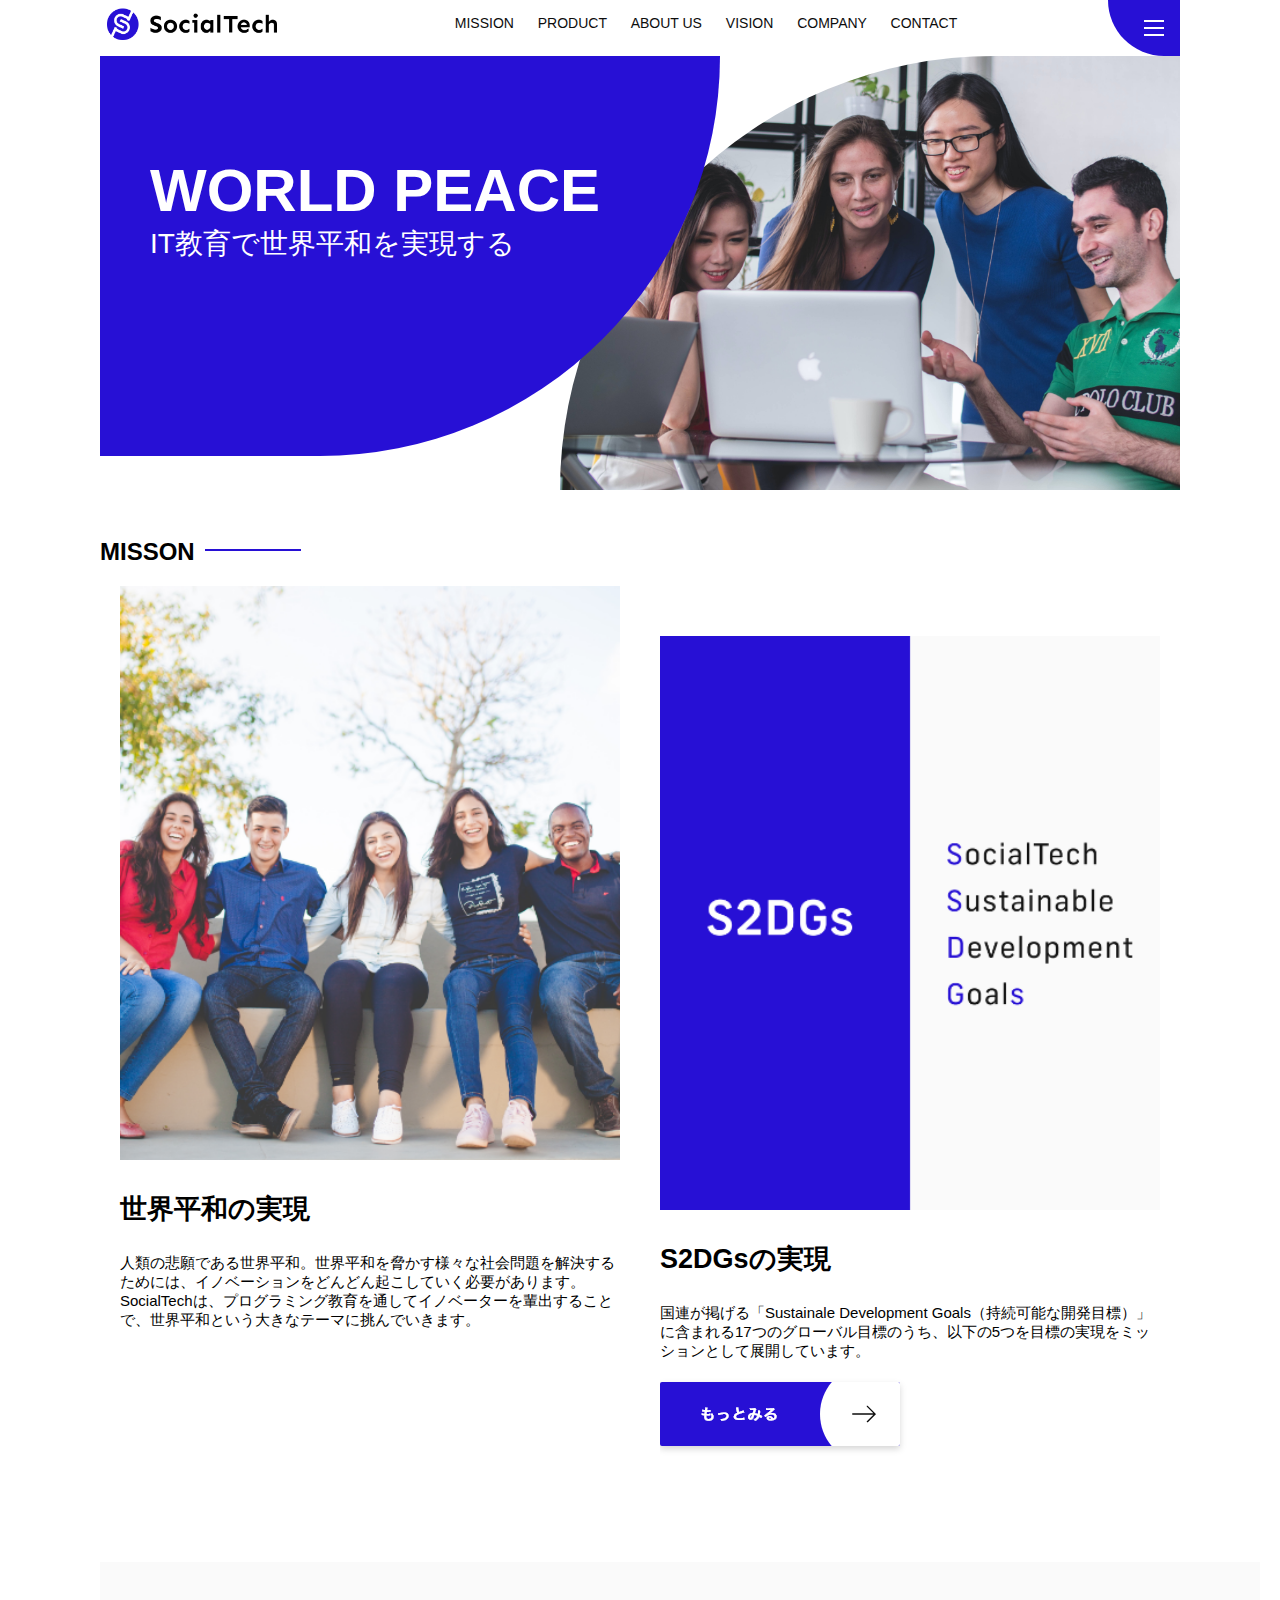
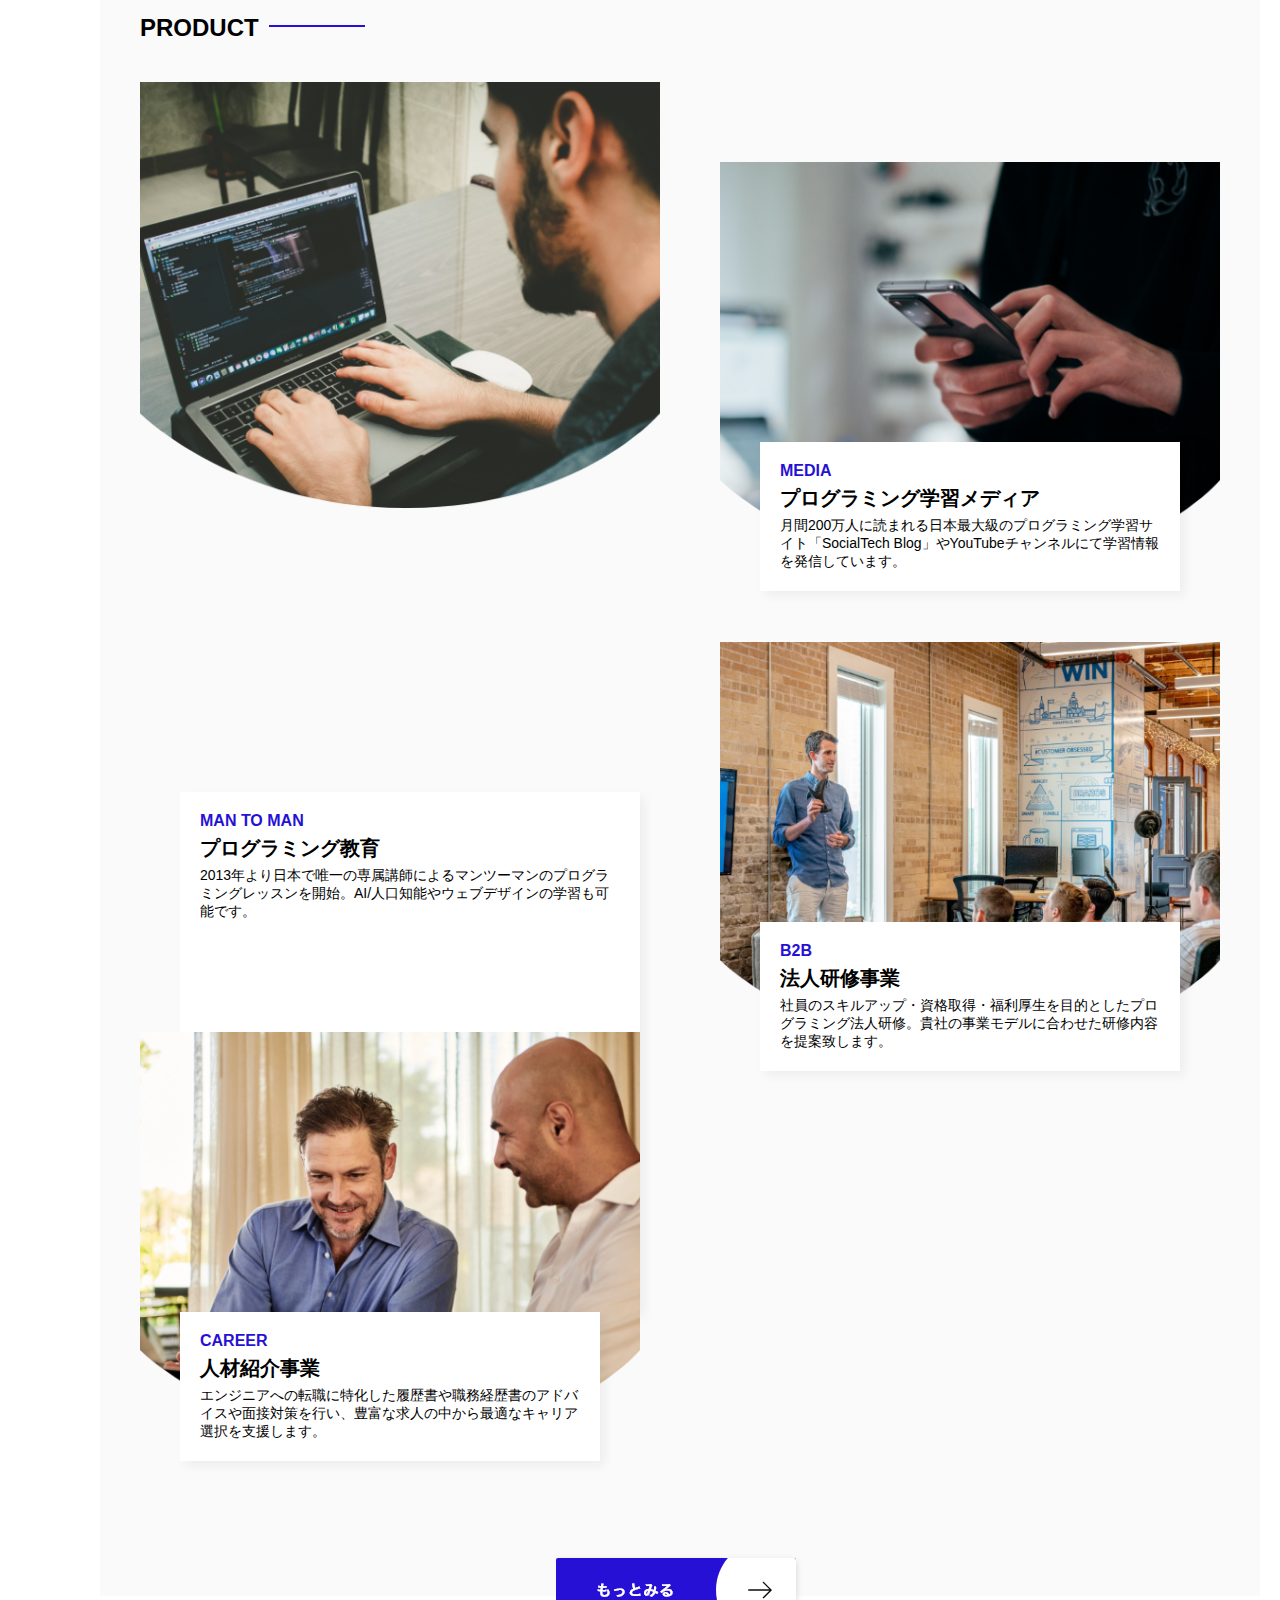
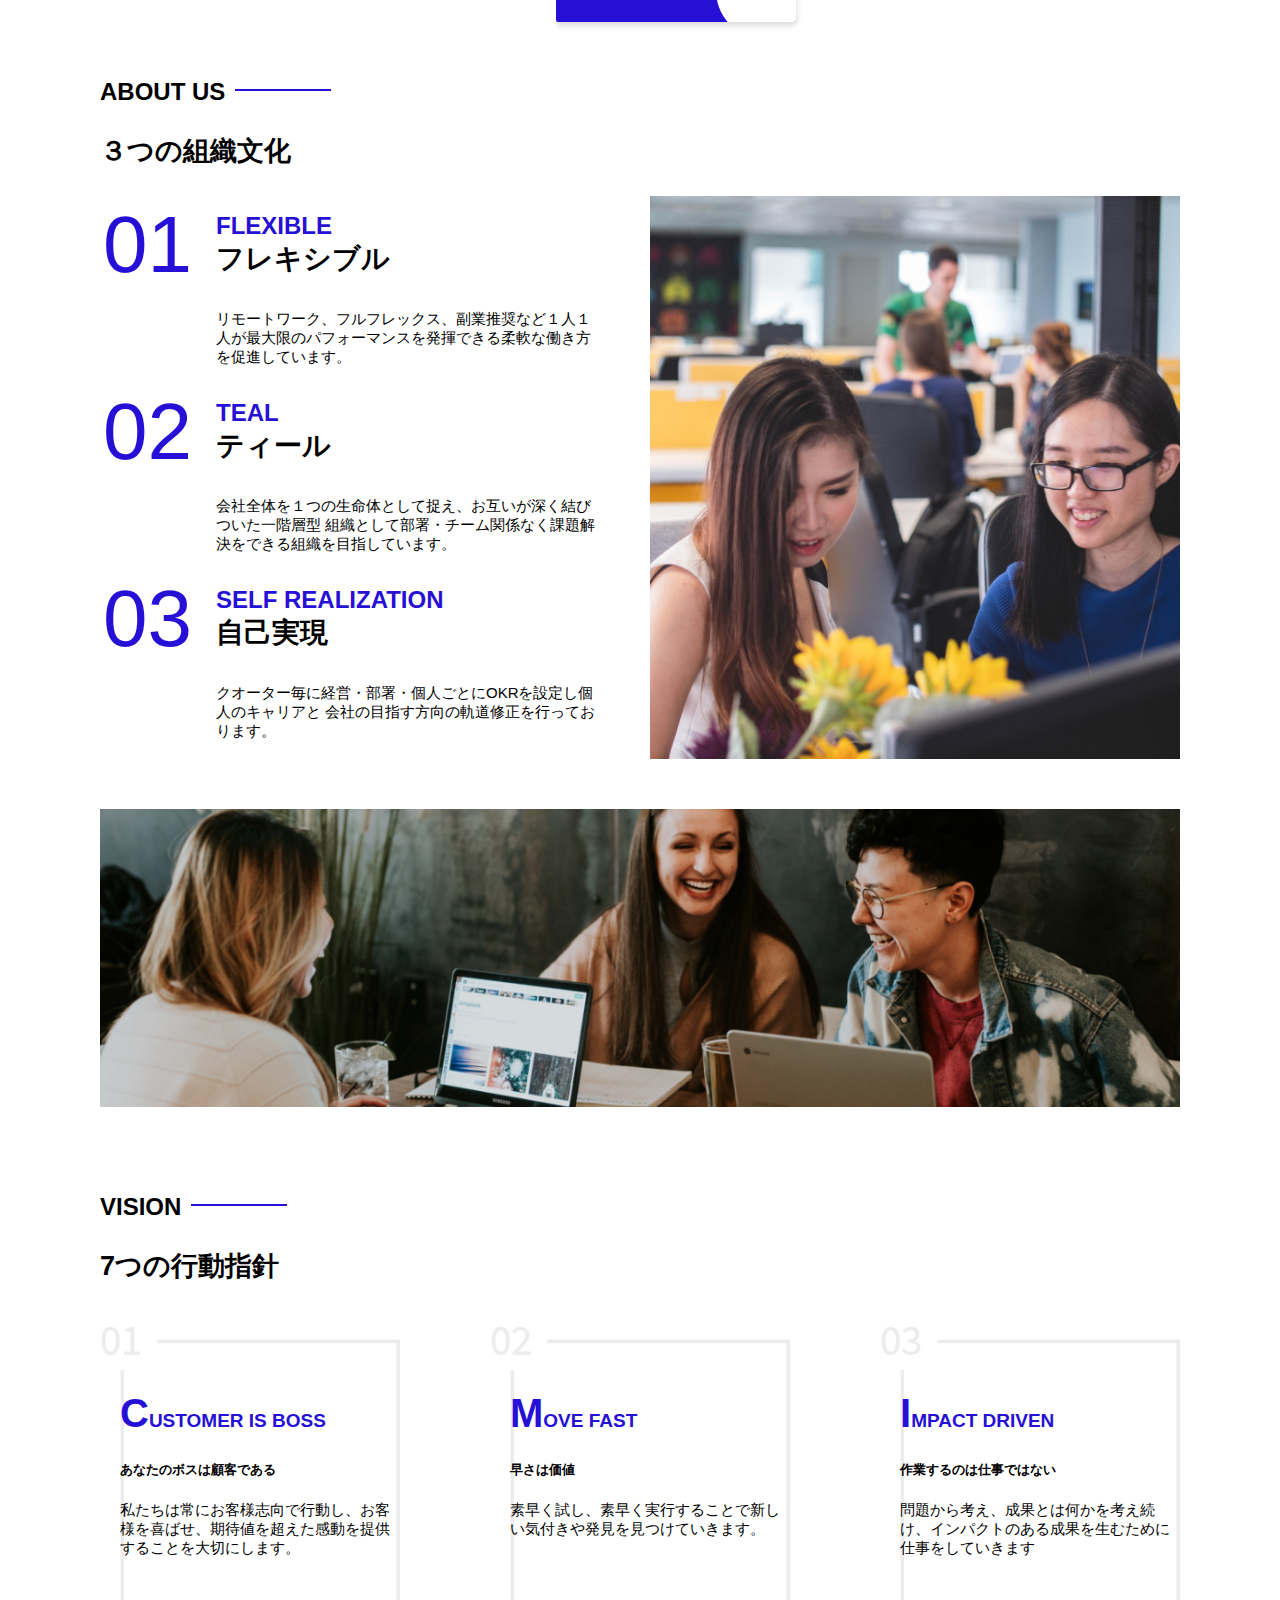
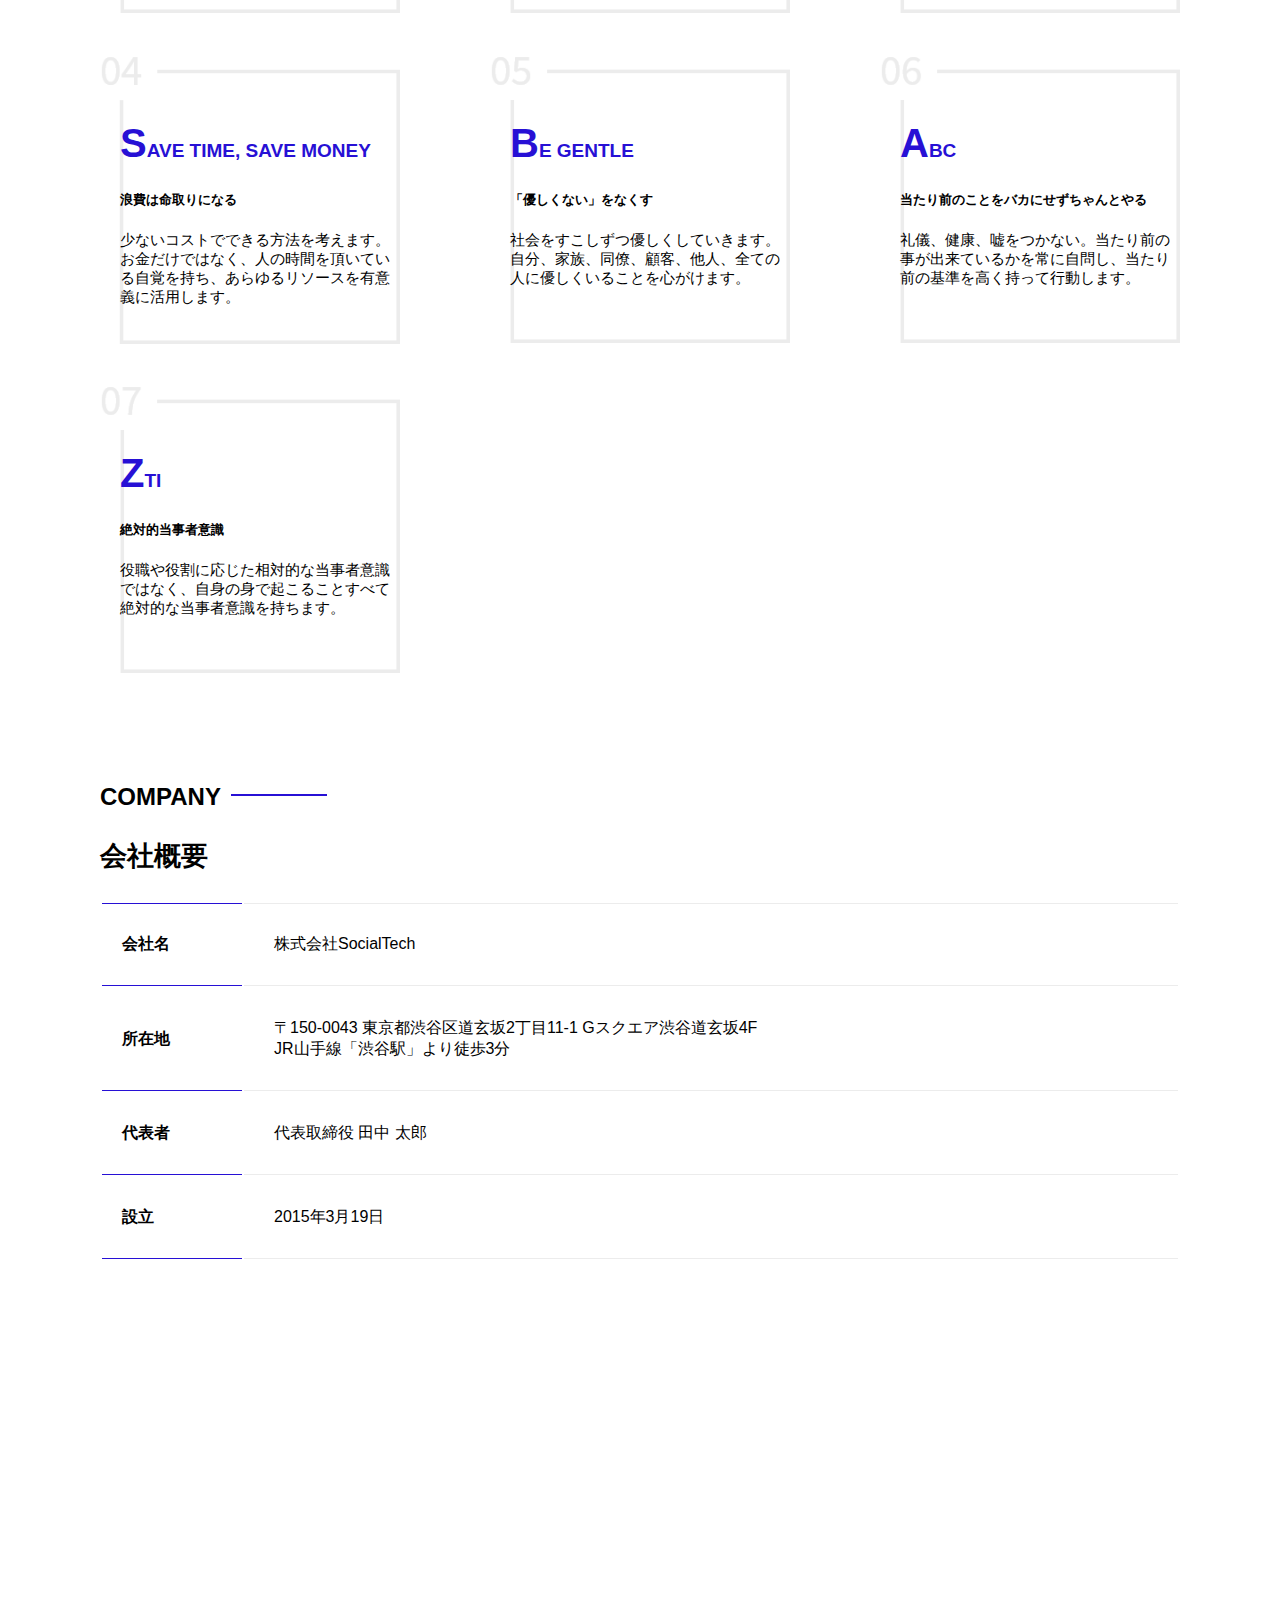
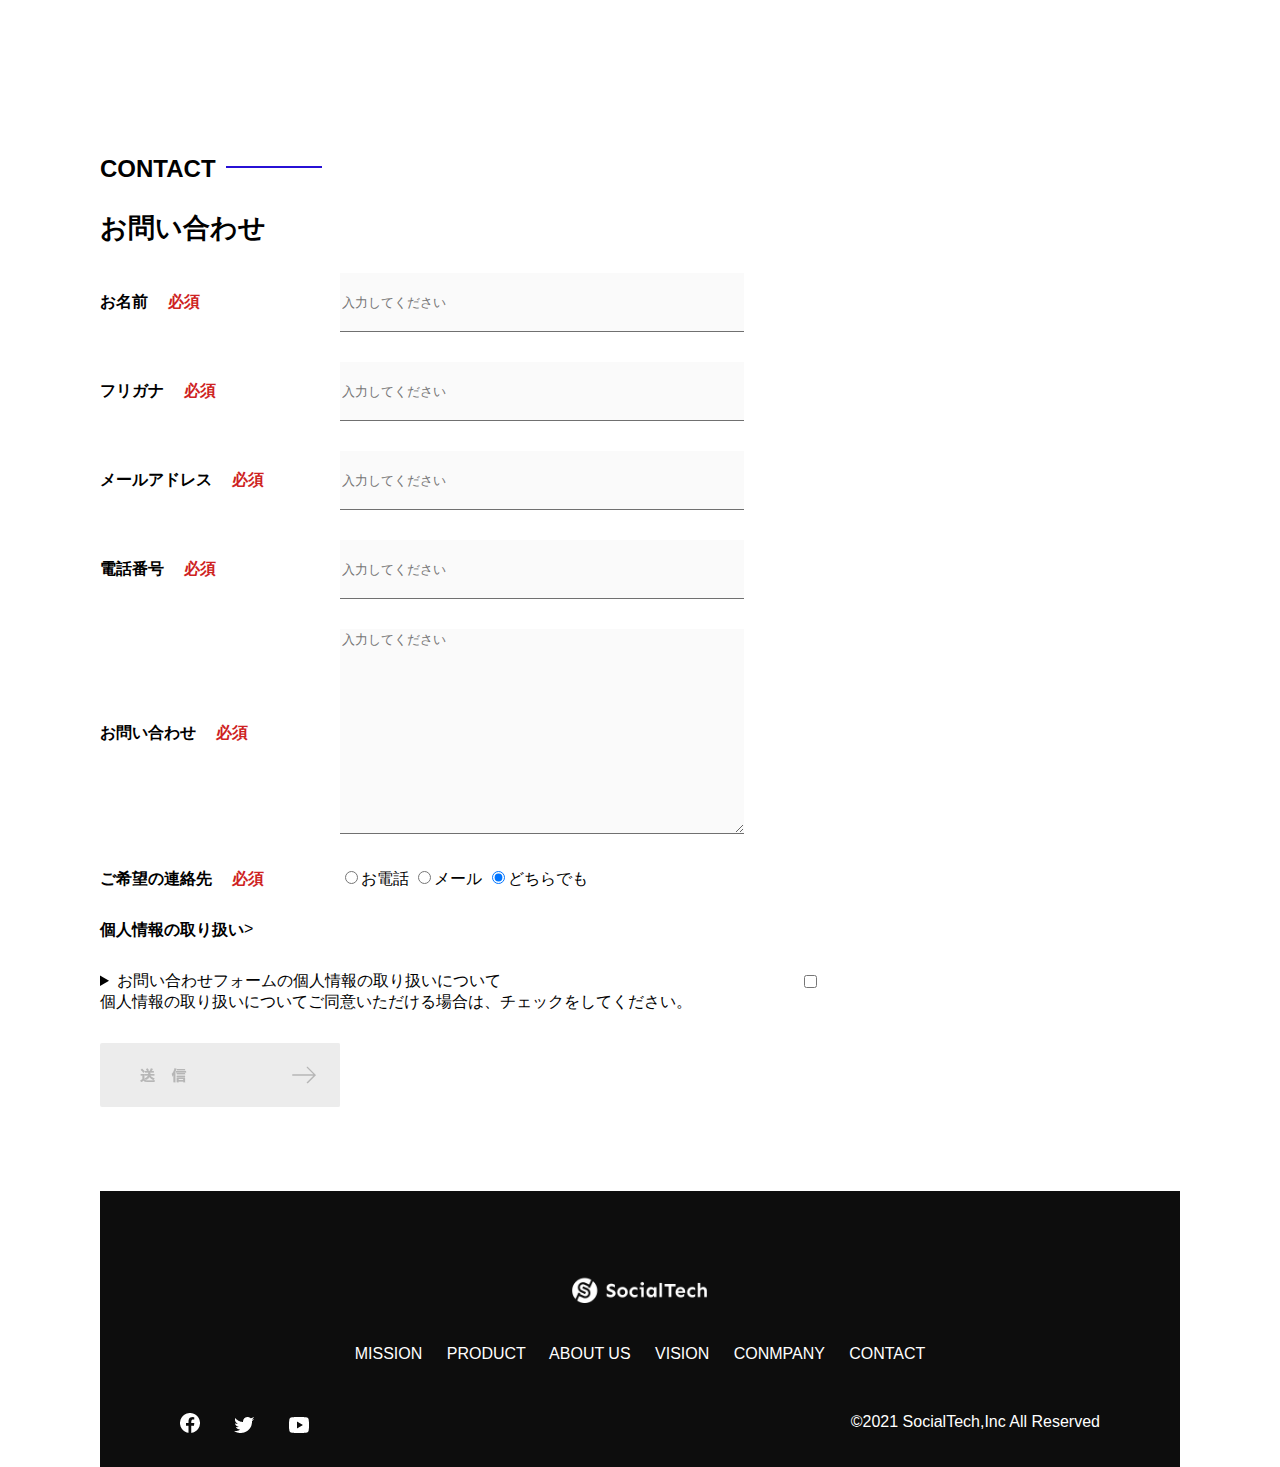
==== socialtech/index.html @ 23019102 "Add files via upload" ====
<!DOCTYPE html>
<html>
    <head>
        <title>SocilTech</title>
        <meta charset="utf-8">
        <meta name="description" content="SocialTechはEdTech業界のリーディングカンパニーを目指します。">
        <meta name="viewport" content="width=device-width,initial-scale=1.0">
         <link rel="stylesheet" href="style.css">
    </head>
    <body>
        <!--ヘッダー-->
        <header>
            <!--ロゴ-->
            <a href="index.html" id="logo"><img src="images/logo.png" alt="トップページに戻る"></a>
        
        <!--PC用ナビゲーション-->
        <nav id="nav-pc">
            <a href="mission.html">MISSION</a>
            <a href="product.html">PRODUCT</a>
            <a href="index.html"#aboutus>ABOUT US</a>
            <a href="index.html"#vision>VISION</a>
            <a href="index.html"#conmpany>COMPANY</a>
            <a href="index.html"#contact>CONTACT</a>
        </nav>
        <!--スマホ用メニューボタン-->
        <img id="menu-sp" src="images/button-menu.png" alt="ナビゲーションを開く" onclick="document.getElementById('nav-sp').style.display = 'block'">
        <!--スマホ用ナビゲーション-->
        <nav id="nav-sp">
            <img id="close" src="images/button-close.png" alt="ナビゲーションを閉じる" onclick="document.getElementById('nav-sp').style.display = 'none'">
            <a id="logo-sp" href="index.html" onclick="document.getElementById('nav-sp').style.display = 'none'"><img
                src="images/logo-sp.png" alt="トップページに戻る"></a>
            <a class="menu" href="mission.html" onclick="document.getElementById('nav-sp').style.display = 'none'">MISSION</a>
            <a class="menu" href="product.html" onclick="document.getElementById('nav-sp').style.display = 'none'">PRODUCT</a>
            <a class="menu" href="index.html#aboutus" onclick="document.getElementById('nav-sp').style.display = 'none'">ABOUT
              US</a>
            <a class="menu" href="index.html#vision"
              onclick="document.getElementById('nav-sp').style.display = 'none'">VISION</a>
            <a class="menu" href="index.html#company"
              onclick="document.getElementById('nav-sp').style.display = 'none'">COMPANY</a>
            <a class="menu" href="index.html#contact"
              onclick="document.getElementById('nav-sp').style.display = 'none'">CONTACT</a>
            <div id="sns">
              <a href="https://www.facebook.com/sejuku2013"><img src="images/button-facebook.png" alt="Facebookのリンク"></a>
              <a href="https://twitter.com/samuraijuku"><img src="images/button-twitter.png" alt="Twitterのリンク"></a>
              <a href="https://www.youtube.com/channel/UCCFOQO5aDK0xXam4cUQXT8g"><img src="images/button-youtube.png" alt="YouTubeのリンク"></a>
            </div>
          </nav>  
    
    </header>
         <main>
            <article>
                <!--メインビジュアル-->
                <section id="main-visual">
                    <div id="main-message">
                        <h1>WORLD PEACE</h1>
                        <p>IT教育で世界平和を実現する</p>
                    </div>
                    <img src="images/index/index-main.png" alt="PCの周りに集まる多国籍の仲間たち">
                </section>
                <!--ミッション-->
                <section id="mission">
                    <h2 class="index-h2">MISSON</h2>
                    <div id="mission-flex">
                        <div>
                            <img id="mission-photo" src="images/index/index-mission.png" alt="屋外のベンチで写真を撮影する多国籍の仲間たち">
                            <h3>世界平和の実現</h3>
                            <p>
                                人類の悲願である世界平和。世界平和を脅かす様々な社会問題を解決するためには、イノベーションをどんどん起こしていく必要があります。SocialTechは、プログラミング教育を通してイノベーターを輩出することで、世界平和という大きなテーマに挑んでいきます。
                            </p>
                        </div>
                    
                     <div>
                        <img id="s2dgs" src="images/index/s2dgs.png" alt="S2DGs">
                        <h3>S2DGsの実現</h3>
                        <p>国連が掲げる「Sustainale Development Goals（持続可能な開発目標）」に含まれる17つのグローバル目標のうち、以下の5つを目標の実現をミッションとして展開しています。</p>
                        <a href="mission.html">
                            <img src="images/button-more.png" alt="もっとみる">
                        </a>
                     </div>
                    </div>
                </section>

                <!--プロジェクト-->
                <section id="product">
                    <h2 class="index-h2">PRODUCT</h2>
                    <div>
                        <div id="product-left">
                            <img class="product-photo" src="images/index/index-mantoman.png" alt="PCコードを書く男性">
                            <div class="product-explain">
                                <span>MAN TO MAN</span>
                                <h3>プログラミング教育</h3>
                                <p>2013年より日本で唯一の専属講師によるマンツーマンのプログラミングレッスンを開始。AI/人口知能やウェブデザインの学習も可能です。</p>
                            </div>
                          <div>
                             <img class="product-photo" src="images/index/index-career.png" alt="笑顔で話し合い２人の男性">
                             <div class="product-explain">
                                <span>CAREER</span>
                                <h3>人材紹介事業</h3>
                                <p>エンジニアへの転職に特化した履歴書や職務経歴書のアドバイスや面接対策を行い、豊富な求人の中から最適なキャリア選択を支援します。</p>
                             </div>
                          </div>
                        </div>
                        <div id="product-right"> 
                         <div>
                              <img class="product-photo" src="images/index/index-media.png" alt="スマートフォンを操作する人">
                              <div class="product-explain">
                                <span>MEDIA</span>
                                <h3>プログラミング学習メディア</h3>
                                <p>月間200万人に読まれる日本最大級のプログラミング学習サイト「SocialTech Blog」やYouTubeチャンネルにて学習情報を発信しています。</p>
                              </div>
                         </div>
                         <div>
                            <img class="product-photo" src="images/index/index-b2b.png" alt="講演中の男性とそれを聴く人々">
                            <div class="product-explain">
                                <span>B2B</span>
                                <h3>法人研修事業</h3>
                                <p>社員のスキルアップ・資格取得・福利厚生を目的としたプログラミング法人研修。貴社の事業モデルに合わせた研修内容を提案致します。</p>
                            </div>                      
                         </div>
                        </div>
                    </div>
                    <div>
                        <a id="product-more" href="product.html">
                            <img src="images/button-more.png" alt="もっとみる">
                        </a>
                    </div>
                </section>
                <!--ABOUT US-->
                <section id="aboutus">
                    <h2 class="index-h2">ABOUT US</h2>
                    <h3>３つの組織文化</h3>
                    <div>
                        <table class="culture-table">
                            <tr>
                                <td>
                                    <span class="culture-num">01</span>
                                </td>
                                <td>
                                    <span class="culture-en">FLEXIBLE</span>
                                    <span class="culture-jp">フレキシブル</span>
                                </td>
                            </tr>
                            <tr>
                                <td>
                                    <!--空白-->
                                </td>
                                <td>
                                    <p class="culture-description">
                                        リモートワーク、フルフレックス、副業推奨など１人１人が最大限のパフォーマンスを発揮できる柔軟な働き方を促進しています。
                                    </p>
                                </td>
                            </tr>
                            <tr>
                                <td>
                                    <span class="culture-num">02</span>
                                </td>
                                <td>
                                    <span class="culture-en">TEAL</span>
                                    <span class="culture-jp">ティール</span>
                                </td>
                            </tr>
                            <tr>
                                <td>
                                    <!--空白-->
                                </td>
                                <td>
                                    <p class="culture-description">
                                        会社全体を１つの生命体として捉え、お互いが深く結びついた一階層型
                                        組織として部署・チーム関係なく課題解決をできる組織を目指しています。
                                    </p>
                                </td>
                            </tr>
                            <tr>
                                <td>
                                    <span class="culture-num">03</span>
                                </td>
                                <td>
                                    <span class="culture-en">SELF REALIZATION</span>
                                    <span class="culture-jp">自己実現</span>
                                </td>
                            </tr>
                            <tr>
                                <td>
                                    <!--空白-->
                                </td>
                                <td>
                                    <p class="culture-description">
                                       クオーター毎に経営・部署・個人ごとにOKRを設定し個人のキャリアと
                                       会社の目指す方向の軌道修正を行っております。
                                    </p>
                                </td>
                            </tr>
                        </table>
                         <img class="culture-img" src="images/index/index-aboutus1.png" alt="笑顔で話し合う2人の女性">
                    </div>
                        <img class="culture-img2" src="images/index/index-aboutus2.png" alt="笑顔で話し合う3人の男女">
                </section>
                <!--VISION-->
                <section id="vision">
                    <h2 class="index-h2">VISION</h2>
                    <h3>7つの行動指針</h3>
                    <div>
                        <div class="vision-box">
                            <img src="images/index/vision-01.png" alt="01">
                            <span>
                                <h4>CUSTOMER IS BOSS</h4>
                                <h5>あなたのボスは顧客である</h5>
                                <p>私たちは常にお客様志向で行動し、お客様を喜ばせ、期待値を超えた感動を提供することを大切にします。</p>
                            </span>
                        </div>
                        <div class="vision-box">
                            <img src="images/index/vision-02.png" alt="02">
                            <span>
                                <h4>MOVE FAST</h4>
                                <h5>早さは価値</h5>
                                <p>素早く試し、素早く実行することで新しい気付きや発見を見つけていきます。</p>
                            </span>
                        </div>
                        <div class="vision-box">
                            <img src="images/index/vision-03.png" alt="03">
                            <span>
                                <h4>IMPACT DRIVEN</h4>
                                <h5>作業するのは仕事ではない</h5>
                                <p>問題から考え、成果とは何かを考え続け、インパクトのある成果を生むために仕事をしていきます</p>
                            </span>
                        </div>
                        <div class="vision-box">
                            <img src="images/index/vision-04.png" alt="04">
                            <span>
                                <h4>SAVE TIME, SAVE MONEY</h4>
                                <h5>浪費は命取りになる</h5>
                                <p>少ないコストでできる方法を考えます。お金だけではなく、人の時間を頂いている自覚を持ち、あらゆるリソースを有意義に活用します。</p>
                            </span>
                        </div>
                        <div class="vision-box">
                            <img src="images/index/vision-05.png" alt="05">
                            <span>
                                <h4>BE GENTLE</h4>
                                <h5>「優しくない」をなくす</h5>
                                <p>社会をすこしずつ優しくしていきます。自分、家族、同僚、顧客、他人、全ての人に優しくいることを心がけます。</p>
                            </span>
                        </div>
                        <div class="vision-box">
                            <img src="images/index/vision-06.png" alt="06">
                            <span>
                                <h4>ABC</h4>
                                <h5>当たり前のことをバカにせずちゃんとやる</h5>
                                <p>礼儀、健康、嘘をつかない。当たり前の事が出来ているかを常に自問し、当たり前の基準を高く持って行動します。</p>
                            </span>
                        </div>
                        <div class="vision-box">
                            <img src="images/index/vision-07.png" alt="07">
                            <span>
                                <h4>ZTI</h4>
                                <h5>絶対的当事者意識</h5>
                                <p>役職や役割に応じた相対的な当事者意識ではなく、自身の身で起こることすべて絶対的な当事者意識を持ちます。</p>
                            </span>
                        </div>
                      </div>
                </section>
                <!--COMPANY-->
                <section id="company">
                    <h2 class="index-h2">COMPANY</h2>
                    <h3>会社概要</h3>
                    <table id="company-table">
                        <tr>
                            <th class="tableheader-first">会社名</th>
                            <td class="cell-first">株式会社SocialTech</td> 
                        </tr>
                        <tr>
                            <th class="tableheader">所在地</th>
                            <td class="cell">〒150-0043 東京都渋谷区道玄坂2丁目11-1 Gスクエア渋谷道玄坂4F<br>JR山手線「渋谷駅」より徒歩3分</td>
                        </tr>
                        <tr>
                            <th class="tableheader">代表者</th>
                            <td class="cell">代表取締役 田中 太郎</td>
                        </tr>
                        <tr>
                            <th class="tableheader">設立</th>
                            <td class="cell">2015年3月19日</td>
                        </tr>
                    </table>
                    <iframe
                        src="https://www.google.com/maps/embed?pb=!1m18!1m12!1m3!1d3241.772198208889!2d139.69346301135616!3d35.657983772480456!2m3!1f0!2f0!3f0!3m2!1i1024!2i768!4f13.1!3m3!1m2!1s0x60188caa00761ef7%3A0xca365495c8ced290!2z44CSMTUwLTAwNDMg5p2x5Lqs6YO95riL6LC35Yy66YGT546E5Z2C77yS5LiB55uu77yR77yRIEpNRuODk-ODq-a4i-iwtzAz!5e0!3m2!1sja!2sjp!4v1688225316808!5m2!1sja!2sjp" width="600" height="450" 
                        style="border:0;" allowfullscreen="" loading="lazy" referrerpolicy="no-referrer-when-downgrade">
                    </iframe>
                </section>
                <!--お問い合わせ-->
                <section id="contact">
                    <h2 class="index-h2">CONTACT</h2>
                    <h3>お問い合わせ</h3>
                    <form action="https://api.staticforms.xyz/submit" method="post">
                        <input type="text" name="honeypot" style="display:none">
                        <input type="hidden" name="accessKey" value="e71b4077-e6d2-40c6-89be-b9a7c1e718cf">
                        <input type="hidden" name="subject" value="Webサイトからお問い合わせがありました" />
                        <input type="hidden" name="replyTo" value="gmap00000@gmail.com">
                        <input type="hidden" name="redirectTo" value="">                         
                        <div>
                            <div class="contact-heading">
                                <label class="contact-label">お名前<span class=contact-span>必須</span></label>
                            </div>
                            <div class="contact-form">
                                <input type="text" name="name" placeholder="入力してください" class="contact-textbox">
                            </div>
                        </div>
                        <div>
                            <div class="contact-heading">
                                <label class="contact-label">フリガナ<span class=contact-span>必須</span></label>
                            </div>
                                <input type="text" name="hurigana" placeholder="入力してください" class="contact-textbox">
                            </div>
                        </div>
                        <div>
                            <div class="contact-heading">
                                <label class="contact-label">メールアドレス<span class=contact-span>必須</span></label>
                            </div>
                                <input type="text" name="email" placeholder="入力してください" class="contact-textbox">
                            </div>
                        </div>
                        <div>
                            <div class="contact-heading">
                                <label class="contact-label">電話番号<span class=contact-span>必須</span></label>
                            </div>
                                <input type="text" name="tel" placeholder="入力してください" class="contact-textbox">
                            </div>
                        </div>
                        <div>
                            <div class="contact-heading">
                                <label class="contact-label">お問い合わせ<span class=contact-span>必須</span></label>
                            </div>
                            <div>
                                <textarea class="contact-textarea" placeholder="入力してください" name="message"></textarea>
                            </div>
                        </div>
                        <div>
                            <div class="contact-heading">
                                <label class="contact-label">ご希望の連絡先<span class=contact-span>必須</span></label>
                            </div>
                            <div>
                                <input class="radiobutton" type="radio" value="tel" name="contact" checked><label>お電話</label>
                                <input class="radiobutton" type="radio" value="mail" name="contact" checked><label>メール</label>
                                <input class="radiobutton" type="radio" value="both" name="contact" checked><label>どちらでも</label>
                            </div>
                        </div>
                        <div class="contact-heading">
                            <label class="contact-label">個人情報の取り扱い</label>>
                        </div>
                        <div>
                            <details>
                                <summary>お問い合わせフォームの個人情報の取り扱いについて</summary>
                                <div>
                                    <span>１．組織の名称又は氏名</span><br>
                                    株式会社SocialTech<br><br>
                                    <span>２．個人情報保護管理者（若しくはその代理人）の氏名又は職名、所属及び連絡先
                                        鈴木 一郎 コーポレート部</span><br>
                                        メールアドレス：support@socialtech.net<br>
                                        TEL：03-xxxx-xxxx<br>
                                    <span>３．個人情報の利用目的</span>
                                    ・本サービス及び本サービスに関連する情報の提供又はそれらに関する連絡のため<br>
                                    ・ユーザーの本人確認のため<br>
                                    ・当社サービスのご案内のため<br>
                                    ・当社の商品等の広告または宣伝（電子メールによるものを含むものとします。）<br><br>
                                    <span>４．個人情報の取り扱い業務の委託</span>
                                    個人情報の取扱業務の全部または一部を外部に業務委託する場合があります。<br>
                                    その際、弊社は、個人情報を適切に保護できる管理体制を敷き実行していることを条件として<br>
                                    委託先を厳選したうえで、機密保持契約を委託先と締結し、お客様の個人情報を厳密に管理させます。<br><br>
                                    <span>５．個人情報の開示等の請求</span><br>
                                    お客様は、弊社に対してご自身の個人情報の開示等（利用目的の通知、開示、内容の訂正・追加・削除、利用停止または消去、第三者への提供の停止）に関して、当社問合せ窓口に申し出ることができます。<br>
                                    その際、弊社はお客様ご本人を確認させていただいたうえで、合理的な期間内に対応いたします。<br><br>
                                    なお、個人情報に関する弊社問合せ先は、次の通りです。<br><br>
                                    株式会社SocialTech 個人情報問合せ窓口<br>
                                    〒150-0043 東京都渋谷区道玄坂2丁目11-1 Gスクエア渋谷道玄坂4F<br>
                                    メールアドレス：support@socialtech.net  TEL：03-xxxx-xxxx<br><br>
                                    <span>６．個人情報を提供されることの任意性について</span><br><br>
                                    お客様がご自身の個人情報を弊社に提供されるか否かは、お客様のご判断によりますが、もしご提供されない場合には、適切なサービスが提供できない場合がありますので予めご了承ください。
                                </div>
                            </details>
                            <input type="checkbox" name="agree">
                            <span>個人情報の取り扱いについてご同意いただける場合は、チェックをしてください。</span>
                        </div>
                        <input type="image" src="images/button-submit.png" alt="送信する">
                    </form>
                </section>
            </article>
            <footer>
                <div id="footer-logo">
                    <img src="images/logo-sp.png" alt="SocialTech">
                </div>
                <div id="footer-link">
                    <a href="mission.html">MISSION</a>
                    <a href="product.html">PRODUCT</a>
                    <a href="index.html#aboutus">ABOUT US</a>
                    <a href="index.html#vision">VISION</a>
                    <a href="index.html#company">CONMPANY</a>
                    <a href="index.html#contact">CONTACT</a>
                </div>
                <div id="sns-footer">
                    <a href="https://www.facebook.com/sejuku2013"><img src="images/button-facebook.png" alt="facebookのリンク"></a>
                    <a href="https://twitter.com/samuraijuku"><img src="images/button-twitter.png" alt="Twitterのリンク"></a>
                    <a href="https://www.youtube.com/channel/UCCFOQO5aDK0xXam4cUQXT8g"><img src="images/button-youtube.png" alt="youtubeのリンク"></a>
                     <span id="copyright">&copy;2021 SocialTech,Inc All Reserved</span>
                </div>
            </footer>
         </main>
    </body>
</html>
---- socialtech/style.css ----
/*PC,スマホ共通スタイル*/
body{
    font-family: "Source Sans Pro","Hiragino Kaku Gothic ProN","Meiryo","Arial","sans-serif";
}

p{
    font-size: 15px;
}

/*----
PC用のスタイル
-----*/
@media screen and (min-width: 768px) {
    

/*横幅設定*/
body{
    max-width: 1080px;
    min-width: 960px;
    margin: 0 auto 0 auto;
}
header{
    display: flex;
    justify-content: space-between;
}

/*ナビゲーションのレイアウト*/
#nav-pc{
    text-align: right;
    font-size: 14px;
    padding-top: 15px;
}

/*ナビゲーションのリンクの装飾設定*/
#nav-pc > a{
  text-decoration: none;
  margin-left: 20px;  
}
#nav-pc > a:link{
    color: #0d0d0d;
}
#nav-pc > a:visited{
    color: #0d0d0d;
}
#nav-pc > a:hover{
    color: #0d0d0d;
    text-decoration: underline;
}
#nav-pc > a:active{
    color: #0d0d0d;
}

/*スマホ用ナビを非表示*/
#nav-sp,
#mune-sp{
    display: none;
}


/*メイン*/

#main-visual{
    position: relative;
    height: 400px;
}
#main-message{
    position: absolute;
    top: 0;
    left: 0;
    background-color: #2710d5;
    color: #ffffff;
    border-radius: 0 0 476px 0;
    max-width: 620px;
    height: 100%;
    width: 100%;
    z-index: 11;
}
#main-message > h1{
    font-size: 60px;
    font-weight: bold;
    margin: 100px 0 0 50px;
}
#main-message > p{
    font-size: 28px;
    margin: 0 0 0 50px;
}
#main-visual > img{
    max-width: 620px;
    border-radius: 476px 0 0 0;
    position: absolute;
    top: 0;
    right: 0;
    z-index: 10;
}

/*見出し*/
h2{
    margin: 40px 0 0 0;
}

h2::after{
    content: url("images/line.png");
    margin-left: 10px;
}

h3{
    font-size: 27px;
}

/*ミッション*/
#mission{
    margin: 80px auto 80px auto;
    width: 100%;
}

#mission-flex {
    width: 100%;
    display: flex;
}

#mission-flex > div {
    width: 50%;
    margin: 20px;
}

#mission-photo {
    width: 100%;
}

#s2dgs {
    margin-top: 50px;
    width: 100%;
}

/*プロダクト*/
#product{
    background-color: #fafafa;
    width: 100%;
    margin: 80px 0 80px 0;
    padding: 10px 40px 0 40px;
}
/*外枠*/
#product > div{
    margin-top: 40px;
    display: flex;
}
/*左のカラム*/
#product-left{
    width: 50%;
    margin-right:  20px;
}
/*右のカラム*/
#product-right{
    width: 50%;
    margin-left: 20px;
    margin-top: 80px;
}

#product-left > div{
    position: relative;
    height: 480px;
    margin-right: 20px;
}

#product-right > div{
    position: relative;
    height: 480px;
    margin-left: 20px;
}
.product-photo{
    width: 100%;
}
.product-explain{
    background-color: #ffffff;
    position: absolute;
    left:0;
    top:280px;
    margin:0 40px 0 40px;
    padding: 20px;
    box-shadow: 5px 5px 10px rgba(0,0,0,0.05);
}
.product-explain > span{
    color: #2710d5;
    font-weight: bold;
    font-size: 16px;
    margin: 0;
}
.product-explain > h3{
    font-size: 20px;
    margin: 5px 0 5px 0;
}
.product-explain > p{
    font-size: 14px;
    margin: 0;
}
#product-more{
    margin: 0 auto -42px auto;
}

/*aboutus*/
#aboutus{
    margin: 80px auto 80px auto;
}
#aboutus > div{
    display: flex;
}

/*1枚目の画像*/
.culture-img{
    width: 100%;
    align-self: flex-start;
}
/*2枚目の画像*/
.culture-img2{
    margin-top: 50px;
    width: 100%;
}
/*表全体*/
.culture-table{
    max-width: 500px;
    margin-right: 50px;
}
/*番号*/
.culture-num{
    font-size: 80px;
    color: #2710d5;
    margin:0 20px 0 0;
}
/*英語の見出し*/
.culture-en{
    color: #2710d5;
    font-weight: bold;
    font-size: 24px;
    display: block;
}
/*日本語の見出し*/
.culture-jp{
    font-size: 28px;
    font-weight: bold;
}
/*説明文*/
.dulture-description{
    margin: 0;

/*vision 全体装飾*/
}
#vision{
    margin: 80px auto 80px auto;
}
#vision > div{
    width: 100%;
    display: flex;
    justify-content: space-between;
    flex-wrap: wrap;
}
.vision-box{
    width: 300px;
    height: 300px;
    margin-bottom: 30px;
    position: relative;
}

/*行動指針の装飾*/
.vision-box > img{
    width: 100%;
    height: auto;
    position: absolute;
    top: 0;
    left: 0;
    z-index: 30;
}
.vision-box > span{
    position: absolute;
    top: 0;
    left: 0;
    z-index: 31;
    margin-left: 20px;
}
.vision-box > span > h4{
    color: #2710d5;
    font-size: 19px;
    margin-top: 80px;
}
.vision-box > span > h4::first-letter{
    font-size: 40px;
}
.vision-box > span > p{
    margin-top: 10px;
}
/*company*/
#company{
    margin: 80px auto 80px auto;
}
#company-table{
    width: 100%;
}
.tableheader{
    text-align: left;
    padding: 20px;
    border-bottom-color: #2710d5;
    border-bottom-width: 1px;
    border-bottom-style: solid;
    width: 100px;
}
.tableheader-first{
    text-align: left;
    padding: 20px;
    border-top-color: #2710d5;
    border-top-width: 1px;
    border-top-style: solid;
    border-bottom-color: #2710d5;
    border-bottom-width: 1px;
    border-bottom-style: solid;
    width: 100px;
}
.cell{
    padding: 30px;
    border-bottom-color: #ececec;
    border-bottom-width: 1px;
    border-bottom-style: solid;
}
.cell-first{
    padding: 30px;
    border-bottom-color: #ececec;
    border-bottom-width: 1px;
    border-bottom-style: solid;
    border-top-color: #ececec;
    border-top-width: 1px;
    border-top-style: solid;
}

/*地図装飾*/
#company > iframe{
    width: 100%;
    height: 368px;
    margin-top: 40px;
}

/*contact装飾*/
#contact{
    margin: 80px auto 80px auto;
}

#contact > form > div{
    display: flex;
    flex-direction: row;
    flex-wrap: wrap;
    padding-bottom: 30px;
}

.contact-heading{
    width: 240px;
    align-self: center;
}
.contact-label{
    font-weight: bold;
}
.contact-span{
    color: #ce2222;
    margin:0 0 0 20px;
    font-weight: bold;
}

.contact-textbox{
    border-top: 0;
    border-left: 0;
    border-right: 0;
    border-bottom-color: #707070;
    border-bottom-width: 1px;
    border-bottom-style: solid;
    background-color: #fafafa;
    width: 400px;
    height: 56px;
}
.contact-textarea{
    border-top: 0;
    border-left: 0;
    border-right: 0;
    border-bottom-color: #707070;
    border-bottom-width: 1px;
    border-bottom-style: solid;
    background-color: #fafafa;
    width: 400px;
    height: 200px;
}
details{
    width: 700px;
}
details > div{
    background-color: #fafafa;
    padding: 20px;
}
details > div > span{
    font-weight: bold;
}
/*フッター装飾*/
footer{
    background-color: #0d0d0d;
    text-align:center;
    padding: 80px 80px 30px 80px;
}
#footer-logo{
    margin-bottom: 30px;
}
/*ハイパーリンク装飾*/
#footer-link{
    margin-bottom: 50px;
}
#footer-link > a {
    text-decoration:none;
    margin: 10px;
}
#footer-link > a:link{
    color: #ffffff;
}
#footer-link > a:visited{
    color: #ffffff;
}
#footer-link > a:hover{
    color: #ffffff;
    text-decoration: underline;
}
#footer-link > a:active{
    color: #fafafa;
}

/*SNSボタン装飾*/
#sns-footer{
    text-align: left;
    width: 100%;
}
#sns-footer > a{
    margin-right: 30px;
}
#copyright{
    color: #ffffff;
    float: right;
}
}
/*
スマートフォン用のスタイル
*/
@media screen and (max-width: 767px) {
    body{
        min-width: 375px;
        margin: 0;
    }
    /*PC用ナビゲーション非表示*/
    #nav-pc{
        display: none;
    }
    /*ハンバーガーメニュー*/
    #menu-sp{
        float: right;
        padding: 0;
    }

    /*スマホ用ナビゲーションの表示切替*/
    /*初期状態、レイアウトと非表示設定*/
    #nav-sp{
        background-color: #2710d5;
        position: absolute;
        left: 0;
        top: 0;
        height: 100%;
        width: 100%;
        display: none;
        z-index: 100;
    }
    /*×ボタン*/
    #close{
        position: absolute;
        top: 20px;
        right: 20px;
    }
    /*ナビゲーションメニュー用ロゴ*/
    #logo-sp{
        margin: 80px 0 30px 20px;
    /*ナビゲーションのリンクの装飾設定*/
    }
    #nav-sp > a{
        display: block;
    }
    #nav-sp > a:link{
        color: #ffffff;
    }
    #nav-sp > a:visited{
        color: #ffffff;
    }
    #nav-sp > a:hover{
        color: #ffffff;
        text-decoration: underline;
    }
    #nav-sp > a:active{
        color: #ffffff;
    }
    #nav-sp > .menu{
        text-decoration: none;
        display: block;
        margin: 0 20px 0 20px;
        height: 44px;
        font-size: 16px;
        background-image: url("images/arrow.png");
        background-repeat: no-repeat;
        background-position: right top;
    }
    #sns{
        position: absolute;
        bottom: 20px;
        left:20px
    }
    #sns > a{
        margin: 30px;
    }

    #main-visual{
        position: relative;
        height: 470px;
        width: 100%;
    }
    #main-visual > div{
        position: absolute;
        top: 0;
        left: 0;
        background-color: #2710d5;
        color: white;
        border-radius: 0 0 476px 0;
        text-align: center;
        height: 280px;
        width: 100%;
        z-index: 11;
        }
    h1{
        font-size: 28px;
        margin-top: 90px;
    }
    p{
        margin: 0;
    }
    #main-visual > img{
        width: 100%;
        border-radius: 476px 0 0 0 ;
        z-index: 10;
        position: absolute;
        bottom: 0;
        right: 0;
    }
    h2::after{
        content: url("images/line.png");
        margin-left: 10px;
    }
    h3{
        font-size: 24px;
        margin: 10px 0 0 0;
    }
    /*ミッション*/
    #mission{
        margin: 20px;
    }
    #mission-photo{
        width: 100%;
    }
    #s2dgs{
        width: 100%;
    }
 /* プロダクト */
 #product {
    background-color: #fafafa;
    margin: 80px auto 0px auto;
    max-width: 980px;
    padding-top: 10px;
  }

  #product h2 {
    margin-left: 20px;
  }
  /* 外枠 */
  /* 左右のカラム　スマホでは縦並び */
  #product-left,
  #product-right {
    margin-right: 20px;
    margin-left: 20px;
  }

   /* 画像＋説明の枠 */
   #product-left > div,
   #product-right > div {
     position: relative;
     height: 540px;
   }
 
   /* 説明文の枠 */
   .product-explain {
     background-color: #ffffff;
     position: absolute;
     left: 0;
     bottom: 50px;
     padding: 20px;
     box-shadow: 5px 5px 10px rgba(0, 0, 0, 0.05);
   }
 
   .product-explain > span {
     color: #2710d5;
     font-weight: bold;
     font-size: 16px;
     margin: 0px;
   }
 
   .product-explain > h3 {
     margin: 10px 0 10px 0;
   }
}
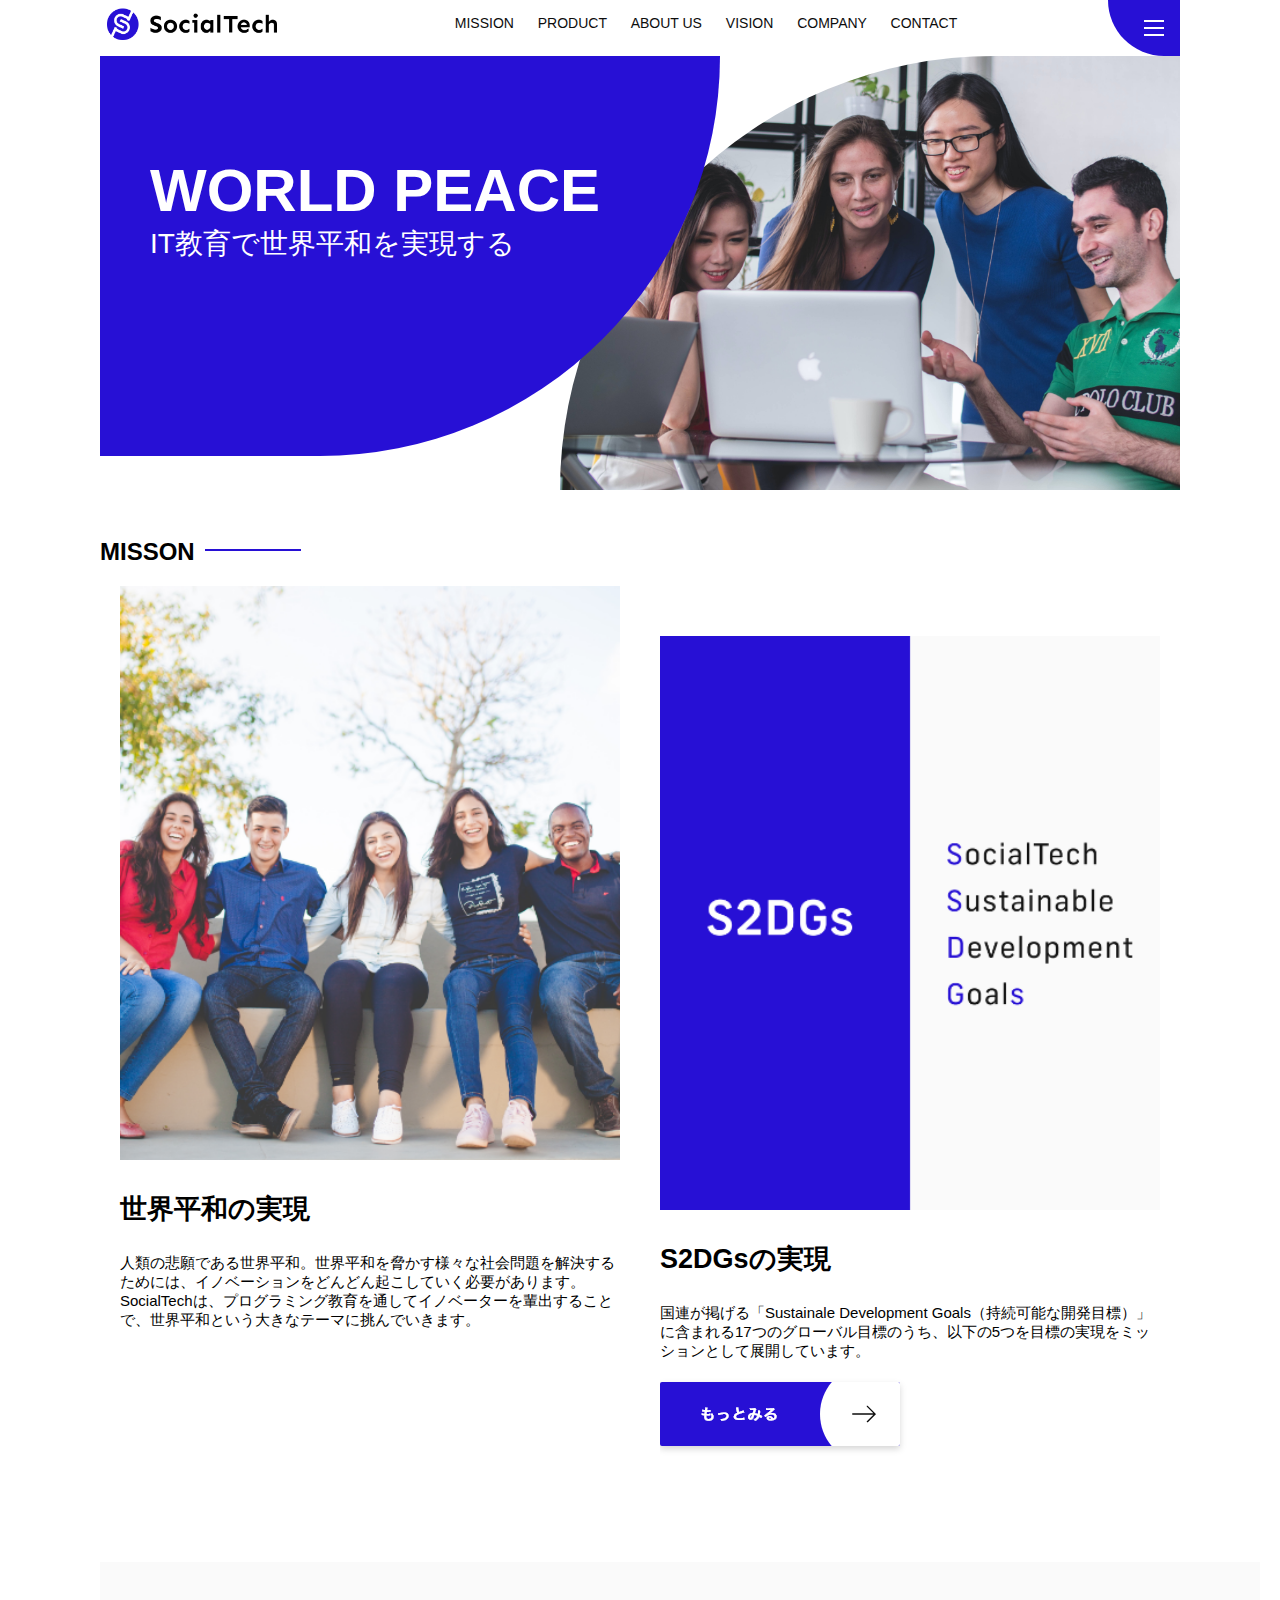
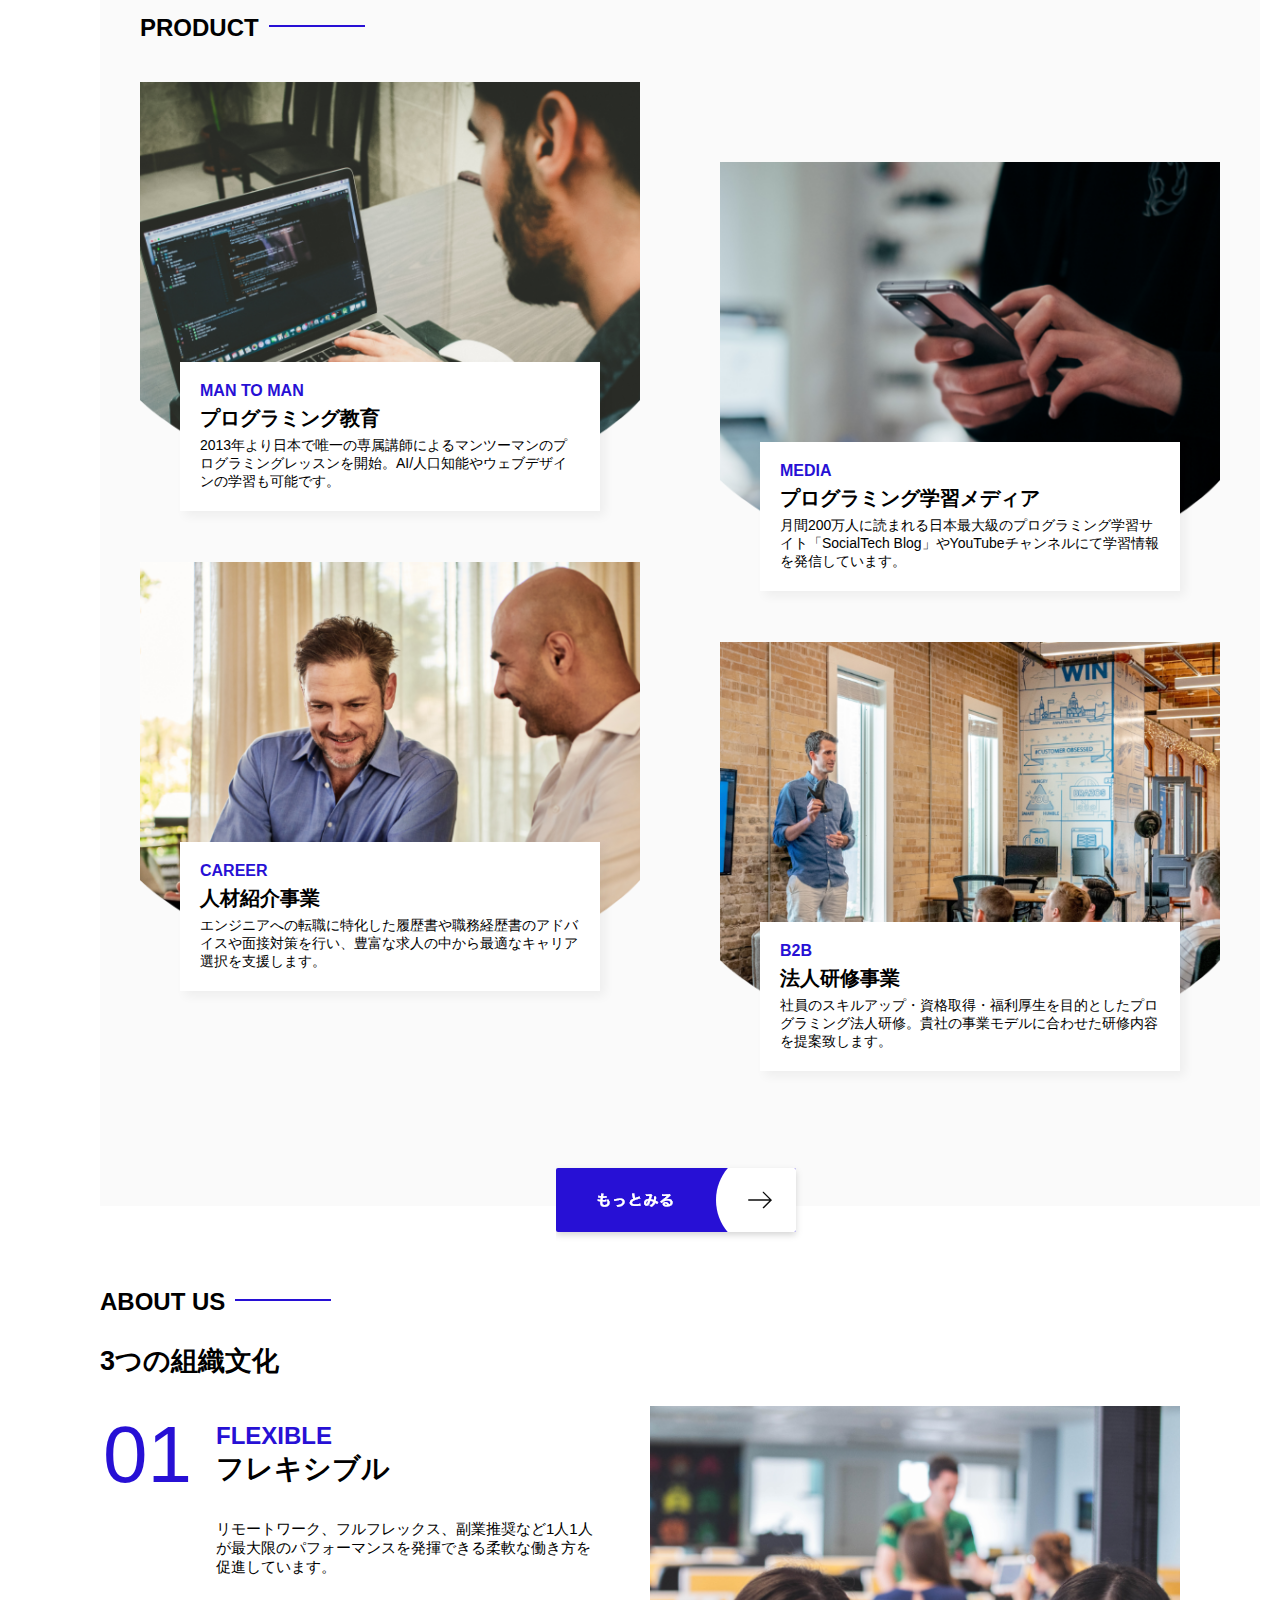
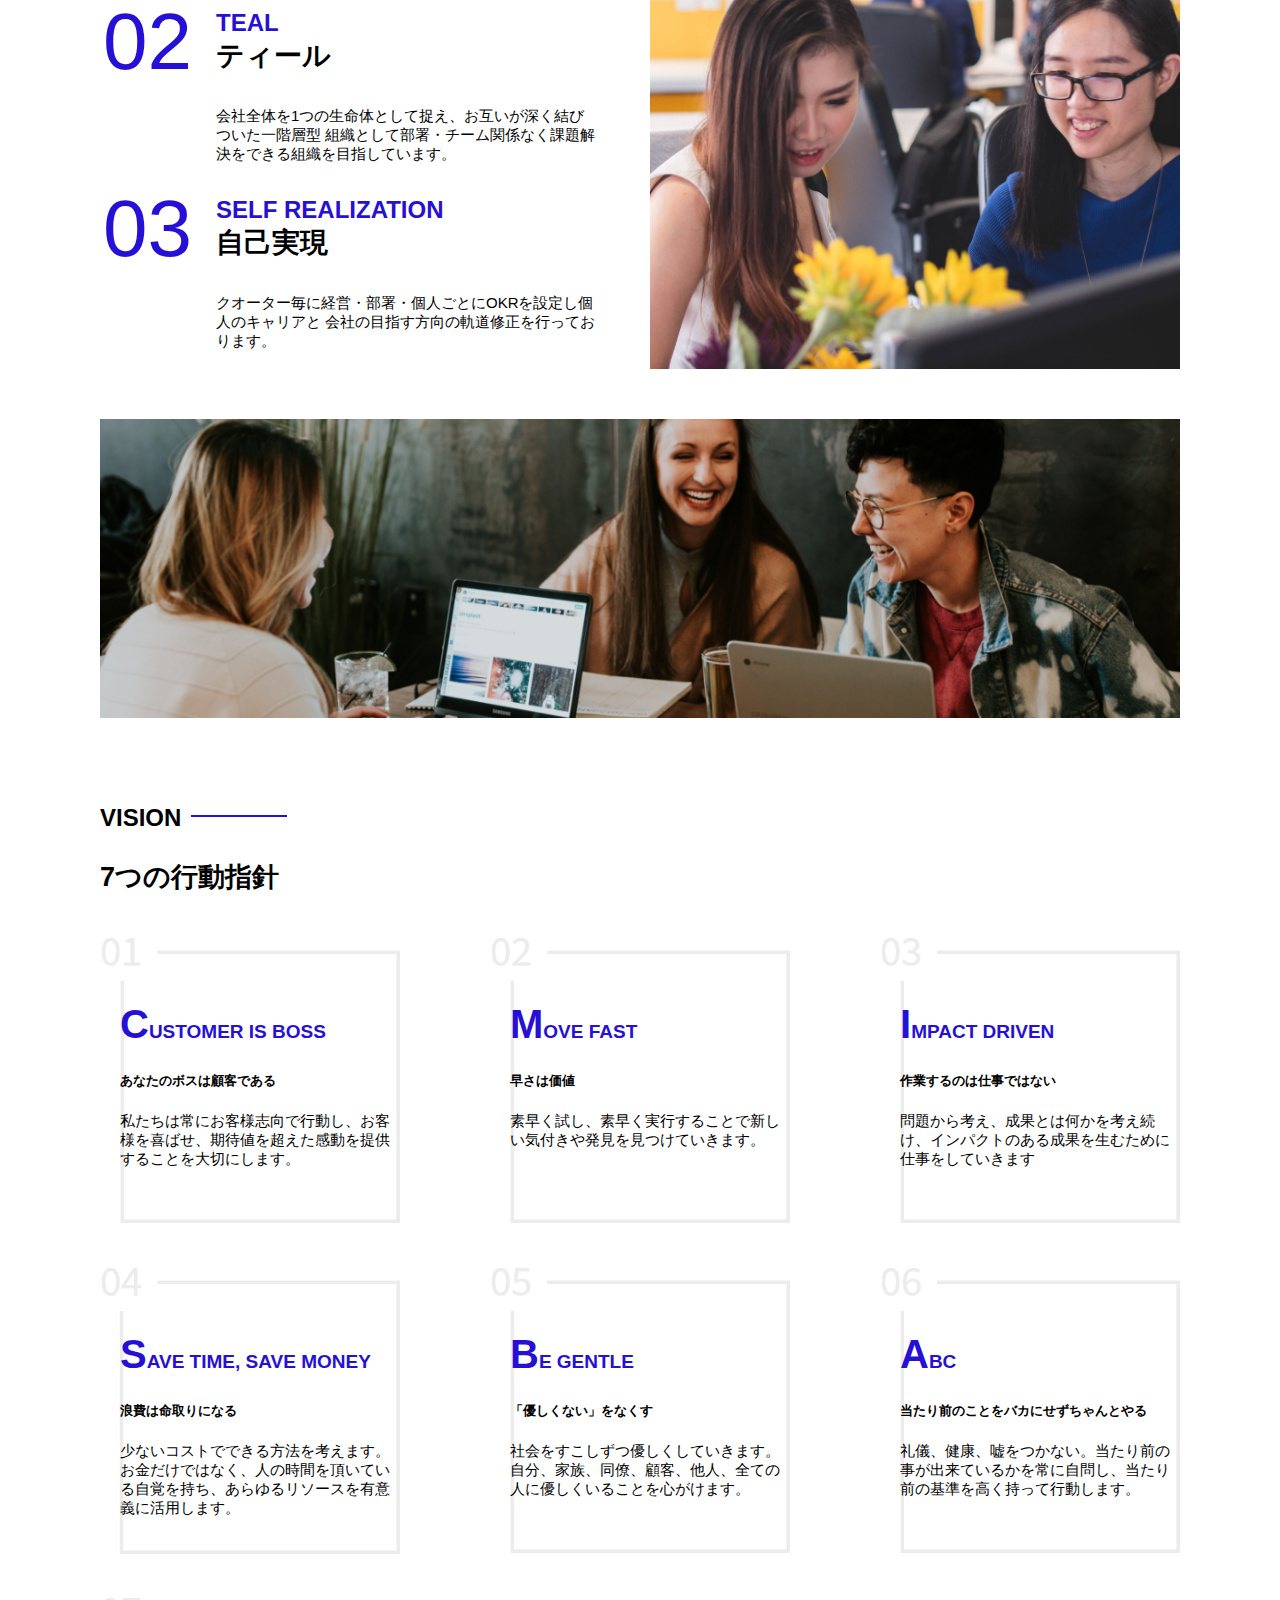
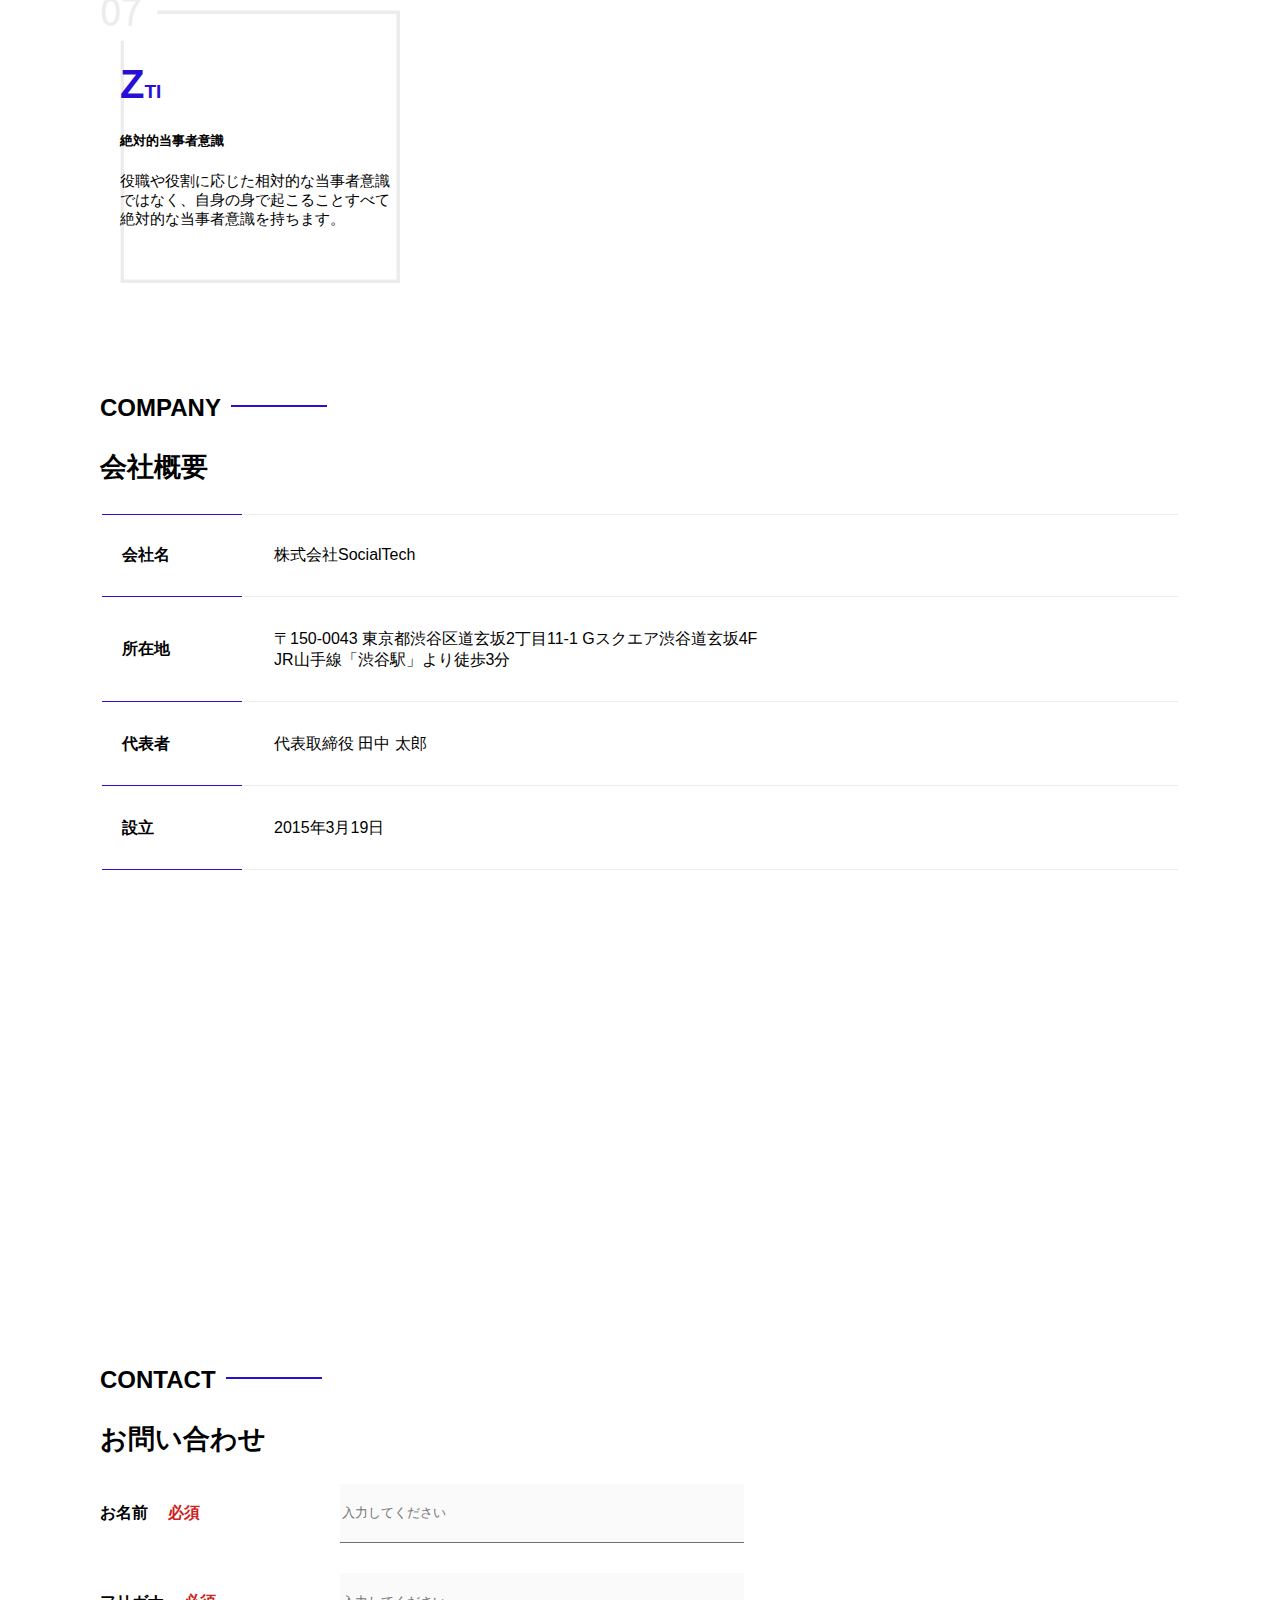
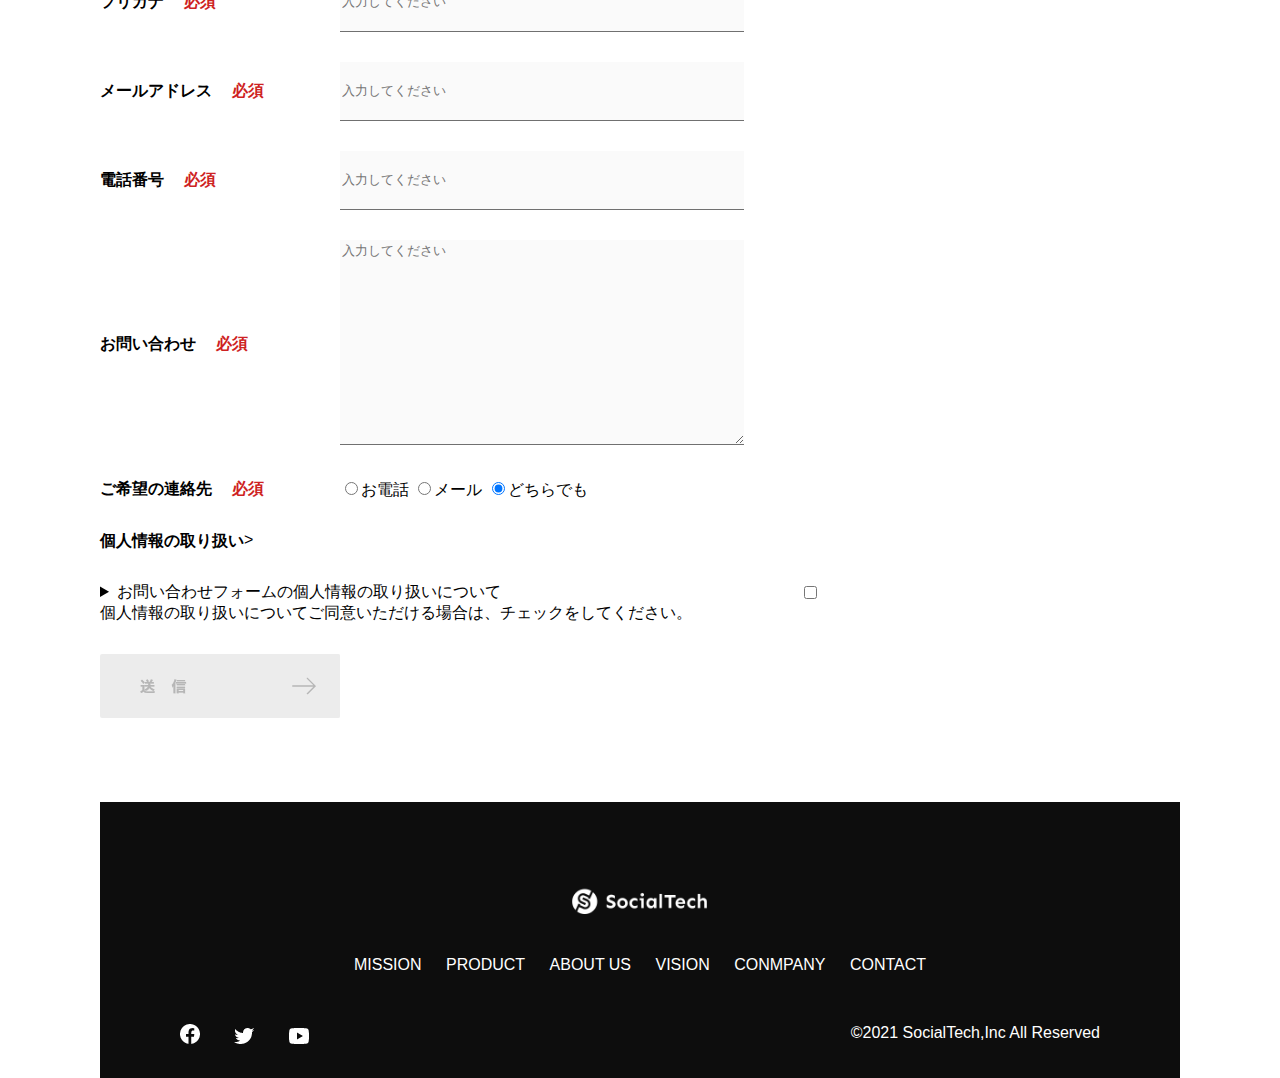
==== commit 8a484cc3: "Add files via upload" ====
--- a/socialtech/index.html
+++ b/socialtech/index.html
@@ -85,12 +85,14 @@
                     <h2 class="index-h2">PRODUCT</h2>
                     <div>
                         <div id="product-left">
+                          <div>
                             <img class="product-photo" src="images/index/index-mantoman.png" alt="PCコードを書く男性">
                             <div class="product-explain">
                                 <span>MAN TO MAN</span>
                                 <h3>プログラミング教育</h3>
                                 <p>2013年より日本で唯一の専属講師によるマンツーマンのプログラミングレッスンを開始。AI/人口知能やウェブデザインの学習も可能です。</p>
                             </div>
+                          </div>
                           <div>
                              <img class="product-photo" src="images/index/index-career.png" alt="笑顔で話し合い２人の男性">
                              <div class="product-explain">
@@ -128,73 +130,73 @@
                 <!--ABOUT US-->
                 <section id="aboutus">
                     <h2 class="index-h2">ABOUT US</h2>
-                    <h3>３つの組織文化</h3>
+                    <h3>3つの組織文化</h3>
                     <div>
-                        <table class="culture-table">
-                            <tr>
-                                <td>
-                                    <span class="culture-num">01</span>
-                                </td>
-                                <td>
-                                    <span class="culture-en">FLEXIBLE</span>
-                                    <span class="culture-jp">フレキシブル</span>
-                                </td>
-                            </tr>
-                            <tr>
-                                <td>
-                                    <!--空白-->
-                                </td>
-                                <td>
-                                    <p class="culture-description">
-                                        リモートワーク、フルフレックス、副業推奨など１人１人が最大限のパフォーマンスを発揮できる柔軟な働き方を促進しています。
-                                    </p>
-                                </td>
-                            </tr>
-                            <tr>
-                                <td>
-                                    <span class="culture-num">02</span>
-                                </td>
-                                <td>
-                                    <span class="culture-en">TEAL</span>
-                                    <span class="culture-jp">ティール</span>
-                                </td>
-                            </tr>
-                            <tr>
-                                <td>
-                                    <!--空白-->
-                                </td>
-                                <td>
-                                    <p class="culture-description">
-                                        会社全体を１つの生命体として捉え、お互いが深く結びついた一階層型
-                                        組織として部署・チーム関係なく課題解決をできる組織を目指しています。
-                                    </p>
-                                </td>
-                            </tr>
-                            <tr>
-                                <td>
-                                    <span class="culture-num">03</span>
-                                </td>
-                                <td>
-                                    <span class="culture-en">SELF REALIZATION</span>
-                                    <span class="culture-jp">自己実現</span>
-                                </td>
-                            </tr>
-                            <tr>
-                                <td>
-                                    <!--空白-->
-                                </td>
-                                <td>
-                                    <p class="culture-description">
-                                       クオーター毎に経営・部署・個人ごとにOKRを設定し個人のキャリアと
-                                       会社の目指す方向の軌道修正を行っております。
-                                    </p>
-                                </td>
-                            </tr>
-                        </table>
-                         <img class="culture-img" src="images/index/index-aboutus1.png" alt="笑顔で話し合う2人の女性">
+                      <table class="culture-table">
+                        <tr>
+                          <td>
+                            <span class="culture-num">01</span>
+                          </td>
+                          <td>
+                            <span class="culture-en">FLEXIBLE</span>
+                            <span class="culture-jp">フレキシブル</span>
+                          </td>
+                        </tr>
+                        <tr>
+                          <td>
+                            <!--空のセル-->
+                          </td>
+                          <td>
+                            <p class="culture-description">
+                              リモートワーク、フルフレックス、副業推奨など1人1人が最大限のパフォーマンスを発揮できる柔軟な働き方を促進しています。
+                            </p>
+                          </td>
+                        </tr>
+                        <tr>
+                          <td>
+                            <span class="culture-num">02</span>
+                          </td>
+                          <td>
+                            <span class="culture-en">TEAL</span>
+                            <span class="culture-jp">ティール</span>
+                          </td>
+                        </tr>
+                        <tr>
+                          <td>
+                            <!--空のセル-->
+                          </td>
+                          <td>
+                            <p class="culture-description">
+                              会社全体を1つの生命体として捉え、お互いが深く結びついた一階層型
+                              組織として部署・チーム関係なく課題解決をできる組織を目指しています。
+                            </p>
+                          </td>
+                        </tr>
+                        <tr>
+                          <td>
+                            <span class="culture-num">03</span>
+                          </td>
+                          <td>
+                            <span class="culture-en">SELF REALIZATION</span>
+                            <span class="culture-jp">自己実現</span>
+                          </td>
+                        </tr>
+                        <tr>
+                          <td>
+                            <!--空のセル-->
+                          </td>
+                          <td>
+                            <p class="culture-description">
+                              クオーター毎に経営・部署・個人ごとにOKRを設定し個人のキャリアと
+                              会社の目指す方向の軌道修正を行っております。
+                            </p>
+                          </td>
+                        </tr>
+                      </table>
+                       <img class="culture-img" src="images/index/index-aboutus1.png" alt="笑顔で話し合う2人の女性">
                     </div>
-                        <img class="culture-img2" src="images/index/index-aboutus2.png" alt="笑顔で話し合う3人の男女">
-                </section>
+                     <img class="culture-img2" src="images/index/index-aboutus2.png" alt="笑顔で話し合う3人の男女">
+                  </section>
                 <!--VISION-->
                 <section id="vision">
                     <h2 class="index-h2">VISION</h2>
--- a/socialtech/style.css
+++ b/socialtech/style.css
@@ -132,67 +132,77 @@
     width: 100%;
 }
 
-/*プロダクト*/
-#product{
+  /* プロダクト */
+  #product {
     background-color: #fafafa;
     width: 100%;
     margin: 80px 0 80px 0;
-    padding: 10px 40px 0 40px;
-}
-/*外枠*/
-#product > div{
+    padding: 10px 40px 0px 40px;
+  }
+  
+  /* 外枠 */
+  #product > div {
     margin-top: 40px;
     display: flex;
-}
-/*左のカラム*/
-#product-left{
+  }
+  
+  /* 左のカラム */
+  #product-left {
     width: 50%;
-    margin-right:  20px;
-}
-/*右のカラム*/
-#product-right{
+    margin-right: 20px;
+  }
+  
+  /* 右のカラム */
+  #product-right {
     width: 50%;
     margin-left: 20px;
     margin-top: 80px;
-}
-
-#product-left > div{
+  }
+  
+  /* 画像＋説明の枠 */
+  #product-left > div {
     position: relative;
     height: 480px;
     margin-right: 20px;
-}
-
-#product-right > div{
+  }
+  #product-right > div {
     position: relative;
     height: 480px;
     margin-left: 20px;
-}
+  }
+
+/*画像*/
 .product-photo{
     width: 100%;
 }
+/*説明文の枠*/
 .product-explain{
     background-color: #ffffff;
-    position: absolute;
+    position:absolute;
     left:0;
     top:280px;
     margin:0 40px 0 40px;
     padding: 20px;
     box-shadow: 5px 5px 10px rgba(0,0,0,0.05);
 }
+/*説明文の英語*/
 .product-explain > span{
     color: #2710d5;
     font-weight: bold;
     font-size: 16px;
     margin: 0;
 }
+/*説明文の見出し*/
 .product-explain > h3{
     font-size: 20px;
     margin: 5px 0 5px 0;
 }
+/*説明文*/
 .product-explain > p{
     font-size: 14px;
     margin: 0;
 }
+/*もっとみる*/
 #product-more{
     margin: 0 auto -42px auto;
 }
@@ -435,6 +445,88 @@
 #copyright{
     color: #ffffff;
     float: right;
+}
+
+ /* mission.html用スタイル */
+   /* ミッションのメインビジュアル */
+   #mission-main {
+    height: 496px;
+    width: 100%;
+    background-image: url("images/mission/mission-main.png");
+    background-repeat: no-repeat;
+    background-position-y: center;
+  }
+
+  #mission-title {
+    background-color: #2710d5;
+    width: 368px;
+    color: #ffffff;
+    height: 496px;
+    border-radius: 0 248px 248px 0;
+    position: relative;
+  }
+
+  #mission-title > h1 {
+    position: absolute;
+    top: 0;
+    left: 100px;
+    font-size: 80px;
+  }
+
+  #mission-title > span {
+    position: absolute;
+    top: 200px;
+    left: 100px;
+    font-size: 26px;
+  }
+
+  #mission-title > div {
+    position: absolute;
+    top: 350px;
+    left: 100px;
+    font-size: 16px;
+  }
+#mission-s2dgs {
+    width: 100%;
+    margin: 20px;
+}
+.mission-h2{
+    color: #2710d5;
+    font-size: 40px;
+}
+.mission-h2::after {
+    content: none;
+}
+#mission-5goals {
+    margin: 20px;
+    display: flex;
+}
+#mission-5goals > div {
+    flex-grow: 1;
+    padding:  20px;
+}
+#mission-5goals > div > div {
+    margin-bottom: 40px;
+}
+.fivegoals-image-right {
+    float: right;
+    margin: 20px;
+}
+.fivegoals-image-lefe {
+    float: left;
+    margin: 20px;
+}
+.fivegoals-number {
+    color: #2710d5;
+    font-size: 48px;
+    margin: 0;
+}
+.fivegoals-h3{
+    font-size: 28px;
+    margin: 0;
+}
+.fivegoals-p {
+    margin: 0;
 }
 }
 /*
@@ -609,4 +701,308 @@
    .product-explain > h3 {
      margin: 10px 0 10px 0;
    }
+   .product-photo{
+    width: 100%;
+   }
+   #product-more > img{
+    margin: 0 0 -42px 20px;
+   }
+   /*aboutus*/
+   #aboutus {
+    margin: 80px 20px 80px 20px;
+   }
+   #aboutus > div {
+    display: flex;
+    flex-direction: column;
+   }
+   .culture-table {
+    width: 100%;
+    padding-right: 20px;
+    order: 2;
+  }
+  .culture-img {
+    width: 100%;
+    order: 1;
+  }
+    .culture-img2 {
+        width: 100%;
+    }
+    .culture-num {
+        font-size: 80px;
+        color: #2710d5;
+    }
+    .culture-en {
+        color: #2710d5;
+        font-weight: bold;
+        font-size: 24px;
+        display: block;
+    }
+    .culture-jp {
+        display: block;
+    }
+    .culture-description {
+        margin: 0;
+    }
+    /*VISION*/
+    #vision {
+        margin: 80px 20px 80px 20px;
+    }
+    .vision-box {
+        width: 300px;
+        height: 300px;
+        margin-bottom: 30px;
+        position: relative;
+    }
+    .vision-box > img {
+        width: 100%;
+        height: auto;
+        position: absolute;
+        top:0;
+        left: 0;
+        z-index: 30;
+    }
+    .vision-box > span {
+        position: absolute;
+        top: 0;
+        left: 0;
+        z-index: 31;
+        margin-right: 20px;
+    }
+    .vision-box > span > h4 {
+        color: #2710d5;
+        font-size: 19px;
+        margin: 60px 0 0 0 ;
+    }
+    .vision-box > span > h5 {
+        font-size: 20px;
+        margin: 0;
+    }
+    .vision-box > span > p {
+        margin: 10px 0 0 0 ;
+    }
+    /*company*/
+    #company {
+        margin: 0 20px 0 20px;
+    }
+    #company > h3 {
+        margin-bottom: 20px ;
+    }
+    #company > table {
+        width: 100%;
+    }
+    .tableheader-first {
+        text-align: left;
+        padding: 20px;
+        border-bottom-color: #2710d5;
+        border-bottom-width: 1px;
+        border-bottom-style: solid;
+        border-top-color: #2710d5;
+        border-top-width: 1px;
+        border-top-style: solid;
+        width: 50px;
+    }
+    .tableheader {
+        text-align: left;
+        padding: 20px;
+        border-bottom-color: #2710d5;
+        border-bottom-width: 1px;
+        border-bottom-style: solid;
+        width: 50px;
+    }
+    .cell {
+        padding: 20px;
+        border-bottom-color: #ececec;
+        border-bottom-width: 1px;
+        border-bottom-style: solid;
+    }
+    .cell-first {
+        padding: 20px;
+        border-bottom-color: #ececec;
+        border-bottom-width: 1px;
+        border-bottom-style: solid;
+        border-top-color: #ececec;
+        border-top-width: 1px;
+        border-top-style: solid;
+    }
+    #company > iframe {
+        width: 100%;
+        height: 240px;
+        margin: 40px 0 0 0 ;
+    }
+    /*contact*/
+    #contact {
+        margin: 80px 20px 80px 20px;
+    }
+    #contact > h3 {
+        margin-bottom: 20px;
+    }
+    #contact > form > div {
+        margin-bottom: 20px;
+    }
+    .contact-heading {
+        margin-bottom: 20px;
+    }
+    /*ラベル*/
+    .contact-label {
+        font-weight: bold;
+    }
+    .contact-span {
+        color: #ce2222;
+        margin: 0 0 20px 0 ;
+        font-weight: bold;
+    }
+    .contact-textbox {
+        height: 56px;
+        border-top: 0;
+        border-left: 0;
+        border-right: 0;
+        background-color: #fafafa;
+        border-bottom-color: #707070;
+        border-bottom-width: 1px;
+        border-bottom-style: solid;
+        min-width: 300px;
+        width: 100%;
+    }
+    .contact-textarea {
+        height: 150px;
+        border-top: 0;
+        border-left: 0;
+        border-right: 0;
+        background-color: #fafafa;
+        width: 100%;
+    }
+    .radiobutton {
+        margin-bottom: 20px;
+    }
+    .radiobutton + label::after{
+        content: "\A";
+        white-space: pre;
+    }
+    /*フッター*/
+    footer {
+        background-color: #0d0d0d;
+        padding: 30px 20px 50px 20px;
+    }
+    #footer-logo {
+        margin-bottom: 30px;
+    }
+    /*ハイパーリンク*/
+    #footer-link {
+        margin-bottom: 50px;
+    }
+    #footer-link > a {
+        text-decoration: none;
+        margin: 0 20px 30px 0;
+        display: block;
+        background-image: url(images/arrow.png);
+        background-repeat: no-repeat;
+        background-position: right;
+    }
+    #footer-link > a:link {
+        color: #ffffff;
+    }
+    #footer-link > a:visited {
+        color: #ffffff;
+    }
+    #footer-link > a:hover{
+        color: #ffffff;
+        text-decoration: underline;
+    }
+    #footer-link > a:active {
+        color: #ffffff;
+    }
+    /*SNSコピーライト*/
+    #sns-footer > a {
+        margin-right: 30px;
+    }
+    #copyright {
+        font-size: 12px;
+        display: block;
+        margin-top: 30px;
+        color: #ffffff;
+    }
+  /* mission.html用スタイル */
+   /* ミッションのメインビジュアル */
+   #mission-main {
+    height: 256px;
+    width: 100%;
+    background-image: url("images/mission/mission-main.png");
+    background-repeat: no-repeat;
+    background-position-y: center;
+    background-size: auto 208px;
+  }
+
+  #mission-title {
+    background-color: #2710d5;
+    width: 136px;
+    color: #ffffff;
+    height: 256px;
+    border-radius: 0 248px 248px 0;
+    position: relative;
+  }
+  #mission-title > h1 {
+    position: absolute;
+    top: -50px;
+    left: 20px;
+    font-size: 40px;
+  }
+
+  #mission-title > span {
+    position: absolute;
+    top: 110px;
+    left: 20px;
+    font-size: 18px;
+  }
+
+  #mission-title > div {
+    position: absolute;
+    top: 180px;
+    left: 20px;
+    font-size: 13px;
+  }
+    
+
+    /*ミッションページ　S2DGSの設定*/
+    #mission-s2dgs {
+        margin: 20px;
+    }
+    .mission-h2 {
+        color: #2710d5;
+        font-size: 38px;
+    }
+    .mission-h2::after {
+        content: none;
+    }
+    #mission-s2dgs > img {
+        width: 100%;
+    }
+    #mission-5goals {
+        margin: 20px;
+    }
+    #mission-5goals > div >div {
+        margin-bottom: 40px;
+    }
+    #s2dgs-image {
+        width: 100%;
+    }
+    .fivegoals-image-left {
+        margin: 20px auto 20px auto;
+        display: block;
+    }
+    .fivegoals-image-right {
+        margin: 20px auto 20px auto;
+        display: block;
+    }
+    .fivegoals-number{
+        color: #2710d5;
+        font-size: 48px;
+        margin: 0;
+    }
+    .fivegoals-h3{
+        font-size: 28px;
+        margin: 0;
+    }
+    .fivegoals-p{
+        margin: 0;
+    }
 }